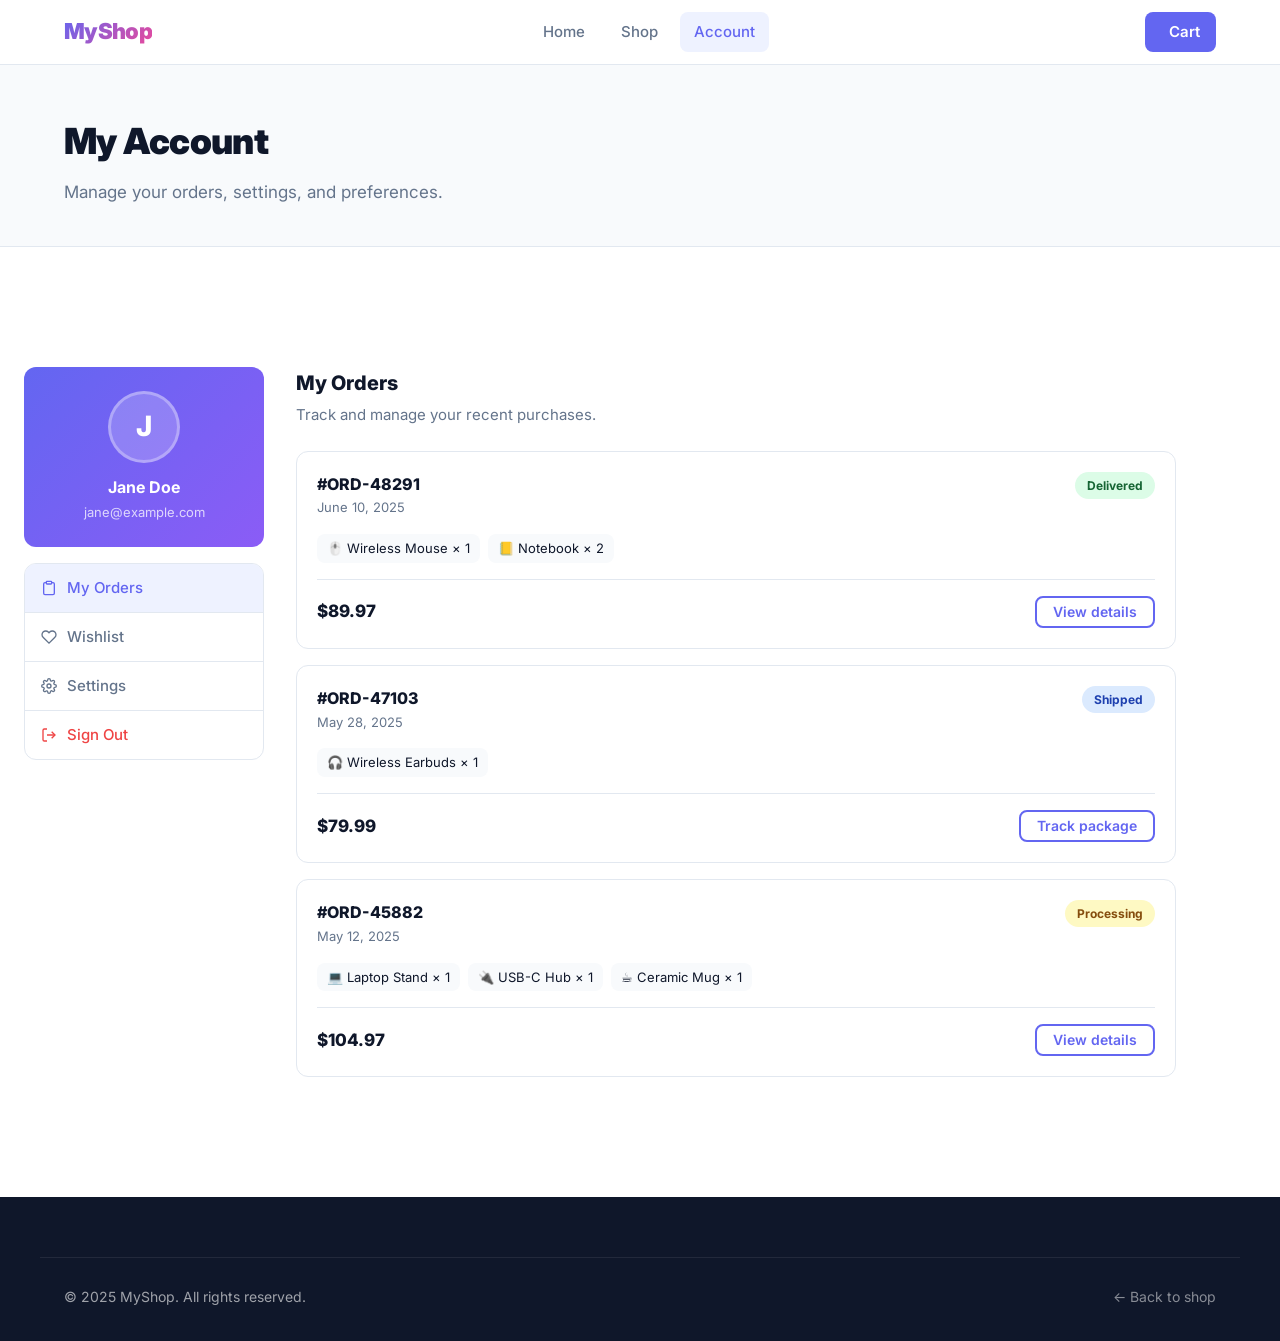
==== static-shop/account.html @ db68fe15 "Add files via upload" ====
<!DOCTYPE html>
<html lang="en">
<head>
  <meta charset="UTF-8">
  <meta name="viewport" content="width=device-width, initial-scale=1.0">
  <title>Account — MyShop</title>
  <link rel="stylesheet" href="assets/css/style.css">
</head>
<body data-page="account">

<header class="site-header">
  <div class="container header-inner">
    <a href="index.html" class="logo">MyShop</a>
    <nav class="nav">
      <a href="index.html" class="nav-link">Home</a>
      <a href="shop.html" class="nav-link">Shop</a>
      <a href="account.html" class="nav-link active">Account</a>
    </nav>
    <div class="header-actions">
      <a href="cart.html" class="cart-btn">
        <svg viewBox="0 0 24 24" fill="none" stroke="currentColor" stroke-width="2"><path d="M6 2 3 6v14a2 2 0 002 2h14a2 2 0 002-2V6l-3-4z"/><line x1="3" y1="6" x2="21" y2="6"/><path d="M16 10a4 4 0 01-8 0"/></svg>
        Cart <span class="cart-count hidden">0</span>
      </a>
      <button class="hamburger" id="hamburger"><span></span><span></span><span></span></button>
    </div>
  </div>
  <nav class="mobile-nav" id="mobile-nav">
    <a href="index.html" class="nav-link">Home</a>
    <a href="shop.html" class="nav-link">Shop</a>
    <a href="account.html" class="nav-link">Account</a>
    <a href="cart.html" class="nav-link">Cart</a>
  </nav>
</header>

<div class="page-hero">
  <div class="container">
    <h1>My Account</h1>
    <p>Manage your orders, settings, and preferences.</p>
  </div>
</div>

<section>
  <div class="container account-layout">

    <!-- Sidebar -->
    <aside>
      <div class="account-card">
        <div class="account-avatar">J</div>
        <p class="account-name">Jane Doe</p>
        <p class="account-email">jane@example.com</p>
      </div>
      <div class="account-menu">
        <div class="account-menu-item active" data-panel="orders">
          <svg viewBox="0 0 24 24" fill="none" stroke="currentColor" stroke-width="2"><path d="M16 4h2a2 2 0 012 2v14a2 2 0 01-2 2H6a2 2 0 01-2-2V6a2 2 0 012-2h2"/><rect x="8" y="2" width="8" height="4" rx="1"/></svg>
          My Orders
        </div>
        <div class="account-menu-item" data-panel="wishlist">
          <svg viewBox="0 0 24 24" fill="none" stroke="currentColor" stroke-width="2"><path d="M20.84 4.61a5.5 5.5 0 00-7.78 0L12 5.67l-1.06-1.06a5.5 5.5 0 00-7.78 7.78l1.06 1.06L12 21.23l7.78-7.78 1.06-1.06a5.5 5.5 0 000-7.78z"/></svg>
          Wishlist
        </div>
        <div class="account-menu-item" data-panel="settings">
          <svg viewBox="0 0 24 24" fill="none" stroke="currentColor" stroke-width="2"><circle cx="12" cy="12" r="3"/><path d="M19.4 15a1.65 1.65 0 00.33 1.82l.06.06a2 2 0 010 2.83 2 2 0 01-2.83 0l-.06-.06a1.65 1.65 0 00-1.82-.33 1.65 1.65 0 00-1 1.51V21a2 2 0 01-4 0v-.09A1.65 1.65 0 009 19.4a1.65 1.65 0 00-1.82.33l-.06.06a2 2 0 01-2.83 0 2 2 0 010-2.83l.06-.06A1.65 1.65 0 004.68 15a1.65 1.65 0 00-1.51-1H3a2 2 0 010-4h.09A1.65 1.65 0 004.6 9a1.65 1.65 0 00-.33-1.82l-.06-.06a2 2 0 010-2.83 2 2 0 012.83 0l.06.06A1.65 1.65 0 009 4.68a1.65 1.65 0 001-1.51V3a2 2 0 014 0v.09a1.65 1.65 0 001 1.51 1.65 1.65 0 001.82-.33l.06-.06a2 2 0 012.83 0 2 2 0 010 2.83l-.06.06A1.65 1.65 0 0019.4 9a1.65 1.65 0 001.51 1H21a2 2 0 010 4h-.09a1.65 1.65 0 00-1.51 1z"/></svg>
          Settings
        </div>
        <div class="account-menu-item" data-panel="logout" style="color:#ef4444">
          <svg viewBox="0 0 24 24" fill="none" stroke="currentColor" stroke-width="2"><path d="M9 21H5a2 2 0 01-2-2V5a2 2 0 012-2h4"/><polyline points="16 17 21 12 16 7"/><line x1="21" y1="12" x2="9" y2="12"/></svg>
          Sign Out
        </div>
      </div>
    </aside>

    <!-- Main content -->
    <div class="account-content">

      <!-- Orders panel -->
      <div class="account-panel active" id="panel-orders">
        <div class="panel-header">
          <h2>My Orders</h2>
          <p>Track and manage your recent purchases.</p>
        </div>
        <div class="orders-list">
          <div class="order-card">
            <div class="order-card-header">
              <div>
                <p class="order-id">#ORD-48291</p>
                <p class="order-date text-muted" style="font-size:.8125rem">June 10, 2025</p>
              </div>
              <span class="order-status-badge status-delivered">Delivered</span>
            </div>
            <div class="order-items-preview">
              <div class="order-item-chip">🖱️ Wireless Mouse × 1</div>
              <div class="order-item-chip">📒 Notebook × 2</div>
            </div>
            <div class="order-card-footer">
              <span class="order-total">$89.97</span>
              <button class="btn btn-outline-dark btn-sm">View details</button>
            </div>
          </div>
          <div class="order-card">
            <div class="order-card-header">
              <div>
                <p class="order-id">#ORD-47103</p>
                <p class="order-date text-muted" style="font-size:.8125rem">May 28, 2025</p>
              </div>
              <span class="order-status-badge status-shipped">Shipped</span>
            </div>
            <div class="order-items-preview">
              <div class="order-item-chip">🎧 Wireless Earbuds × 1</div>
            </div>
            <div class="order-card-footer">
              <span class="order-total">$79.99</span>
              <button class="btn btn-outline-dark btn-sm">Track package</button>
            </div>
          </div>
          <div class="order-card">
            <div class="order-card-header">
              <div>
                <p class="order-id">#ORD-45882</p>
                <p class="order-date text-muted" style="font-size:.8125rem">May 12, 2025</p>
              </div>
              <span class="order-status-badge status-processing">Processing</span>
            </div>
            <div class="order-items-preview">
              <div class="order-item-chip">💻 Laptop Stand × 1</div>
              <div class="order-item-chip">🔌 USB-C Hub × 1</div>
              <div class="order-item-chip">☕ Ceramic Mug × 1</div>
            </div>
            <div class="order-card-footer">
              <span class="order-total">$104.97</span>
              <button class="btn btn-outline-dark btn-sm">View details</button>
            </div>
          </div>
        </div>
      </div>

      <!-- Wishlist panel -->
      <div class="account-panel" id="panel-wishlist">
        <div class="panel-header">
          <h2>My Wishlist</h2>
          <p>Items you've saved for later.</p>
        </div>
        <div class="products-grid">
          <div class="product-card">
            <div class="card-image" style="background:#6366f118">
              <div class="card-img-inner">⌨️</div>
            </div>
            <div class="card-body">
              <p class="card-category">Electronics</p>
              <p class="card-name"><a href="product.html?id=2">Mechanical Keyboard</a></p>
              <div class="card-price"><span class="price-current">$89.99</span></div>
              <div class="card-actions mt-8">
                <button class="btn btn-primary btn-sm btn-block" onclick="addToCart(2)">Add to cart</button>
              </div>
            </div>
          </div>
          <div class="product-card">
            <div class="card-image" style="background:#16a34a18">
              <div class="card-img-inner">🌿</div>
            </div>
            <div class="card-body">
              <p class="card-category">Home</p>
              <p class="card-name"><a href="product.html?id=10">Self-Watering Plant Pot</a></p>
              <div class="card-price"><span class="price-current">$16.99</span></div>
              <div class="card-actions mt-8">
                <button class="btn btn-primary btn-sm btn-block" onclick="addToCart(10)">Add to cart</button>
              </div>
            </div>
          </div>
        </div>
      </div>

      <!-- Settings panel -->
      <div class="account-panel" id="panel-settings">
        <div class="panel-header">
          <h2>Account Settings</h2>
          <p>Update your profile and preferences.</p>
        </div>
        <div class="form-card">
          <h3>Personal Information</h3>
          <div class="form-grid">
            <div class="form-group">
              <label>First name</label>
              <input type="text" value="Jane">
            </div>
            <div class="form-group">
              <label>Last name</label>
              <input type="text" value="Doe">
            </div>
            <div class="form-group form-full">
              <label>Email address</label>
              <input type="email" value="jane@example.com">
            </div>
            <div class="form-group form-full">
              <label>Phone number</label>
              <input type="tel" placeholder="+1 (555) 000-0000">
            </div>
          </div>
          <button class="btn btn-primary">Save changes</button>
        </div>
        <div class="form-card mt-16">
          <h3>Change Password</h3>
          <div class="form-group">
            <label>Current password</label>
            <input type="password" placeholder="••••••••">
          </div>
          <div class="form-group">
            <label>New password</label>
            <input type="password" placeholder="••••••••">
          </div>
          <div class="form-group">
            <label>Confirm new password</label>
            <input type="password" placeholder="••••••••">
          </div>
          <button class="btn btn-outline-dark">Update password</button>
        </div>
      </div>

      <!-- Logout panel -->
      <div class="account-panel" id="panel-logout">
        <div class="panel-header">
          <h2>Sign Out</h2>
          <p>Are you sure you want to sign out of your account?</p>
        </div>
        <div class="form-card" style="max-width:400px">
          <p style="color:var(--text-muted);margin-bottom:20px">You will need to log in again to access your orders and saved items.</p>
          <div style="display:flex;gap:12px">
            <a href="index.html" class="btn btn-danger">Yes, sign out</a>
            <button class="btn btn-ghost" onclick="document.querySelector('[data-panel=orders]').click()">Cancel</button>
          </div>
        </div>
      </div>

    </div>
  </div>
</section>

<footer class="site-footer">
  <div class="container footer-bottom">
    <p>&copy; 2025 MyShop. All rights reserved.</p>
    <p><a href="shop.html" style="color:rgba(255,255,255,.5)">← Back to shop</a></p>
  </div>
</footer>

<script src="assets/js/main.js"></script>
</body>
</html>
---- static-shop/assets/css/style.css ----
/* ── Google Fonts ────────────────────────────────────────────────────────────── */
@import url('https://fonts.googleapis.com/css2?family=Inter:wght@300;400;500;600;700;800;900&display=swap');

/* ── Variables ───────────────────────────────────────────────────────────────── */
:root {
  --primary:      #6366f1;
  --primary-dark: #4f46e5;
  --primary-light:#eef2ff;
  --accent:       #ec4899;
  --text:         #0f172a;
  --text-muted:   #64748b;
  --bg:           #ffffff;
  --bg-light:     #f8fafc;
  --border:       #e2e8f0;
  --shadow-sm:    0 1px 3px rgba(0,0,0,.06), 0 1px 2px rgba(0,0,0,.04);
  --shadow:       0 4px 16px rgba(0,0,0,.08);
  --shadow-lg:    0 20px 40px rgba(0,0,0,.12);
  --radius:       12px;
  --radius-sm:    8px;
  --radius-lg:    20px;
  --transition:   .2s cubic-bezier(.4,0,.2,1);
}

/* ── Reset ───────────────────────────────────────────────────────────────────── */
*, *::before, *::after { box-sizing: border-box; margin: 0; padding: 0; }
html { scroll-behavior: smooth; }
body { font-family: 'Inter', system-ui, sans-serif; color: var(--text); background: var(--bg); line-height: 1.6; -webkit-font-smoothing: antialiased; }
img  { max-width: 100%; display: block; }
a    { color: var(--primary); text-decoration: none; }
a:hover { text-decoration: underline; }
button { cursor: pointer; font-family: inherit; border: none; background: none; }
ul, ol { list-style: none; }

/* ── Container ───────────────────────────────────────────────────────────────── */
.container { max-width: 1200px; margin: 0 auto; padding: 0 24px; }

/* ═══════════════════════════════════════════════════════════════════════════════
   HEADER
═══════════════════════════════════════════════════════════════════════════════ */
.site-header {
  position: sticky;
  top: 0;
  z-index: 100;
  background: rgba(255,255,255,.9);
  backdrop-filter: blur(12px);
  border-bottom: 1px solid var(--border);
  transition: box-shadow var(--transition);
}
.site-header.scrolled { box-shadow: var(--shadow); }

.header-inner {
  display: flex;
  align-items: center;
  justify-content: space-between;
  height: 64px;
  gap: 24px;
}

.logo {
  font-size: 1.375rem;
  font-weight: 900;
  letter-spacing: -.03em;
  background: linear-gradient(135deg, var(--primary), var(--accent));
  -webkit-background-clip: text;
  -webkit-text-fill-color: transparent;
  background-clip: text;
  flex-shrink: 0;
}
.logo:hover { text-decoration: none; opacity: .85; }

.nav { display: flex; align-items: center; gap: 8px; }
.nav-link {
  padding: 8px 14px;
  border-radius: var(--radius-sm);
  font-size: .9375rem;
  font-weight: 500;
  color: var(--text-muted);
  transition: color var(--transition), background var(--transition);
}
.nav-link:hover, .nav-link.active {
  color: var(--primary);
  background: var(--primary-light);
  text-decoration: none;
}

.header-actions { display: flex; align-items: center; gap: 8px; flex-shrink: 0; }

.icon-btn {
  width: 40px; height: 40px;
  border-radius: var(--radius-sm);
  display: flex; align-items: center; justify-content: center;
  color: var(--text-muted);
  transition: all var(--transition);
  position: relative;
}
.icon-btn:hover { background: var(--bg-light); color: var(--text); }
.icon-btn svg { width: 20px; height: 20px; }

.cart-btn {
  background: var(--primary);
  color: #fff;
  border-radius: var(--radius-sm);
  padding: 0 16px;
  height: 40px;
  display: flex; align-items: center; gap: 8px;
  font-weight: 600;
  font-size: .9375rem;
  transition: all var(--transition);
}
.cart-btn:hover { background: var(--primary-dark); color: #fff; text-decoration: none; transform: translateY(-1px); box-shadow: 0 4px 12px rgba(99,102,241,.4); }

.cart-count {
  background: var(--accent);
  color: #fff;
  font-size: 11px;
  font-weight: 800;
  min-width: 18px; height: 18px;
  border-radius: 999px;
  display: inline-flex; align-items: center; justify-content: center;
  padding: 0 4px;
  transition: transform .3s cubic-bezier(.34,1.56,.64,1);
}
.cart-count.bump { animation: bump .3s cubic-bezier(.34,1.56,.64,1); }
@keyframes bump { 0%,100%{transform:scale(1)} 50%{transform:scale(1.4)} }

.hamburger { display: none; flex-direction: column; gap: 5px; padding: 8px; }
.hamburger span { display: block; width: 22px; height: 2px; background: var(--text); border-radius: 2px; transition: all .25s; }

/* Mobile nav */
.mobile-nav {
  display: none;
  flex-direction: column;
  gap: 4px;
  padding: 12px 24px 16px;
  border-top: 1px solid var(--border);
}
.mobile-nav.open { display: flex; }
.mobile-nav .nav-link { padding: 10px 12px; }

/* ═══════════════════════════════════════════════════════════════════════════════
   HERO
═══════════════════════════════════════════════════════════════════════════════ */
.hero {
  position: relative;
  overflow: hidden;
  background: linear-gradient(135deg, #0f172a 0%, #1e1b4b 50%, #312e81 100%);
  padding: 96px 0 80px;
  color: #fff;
}

.hero::before {
  content: '';
  position: absolute; inset: 0;
  background:
    radial-gradient(ellipse 60% 50% at 70% 50%, rgba(99,102,241,.35) 0%, transparent 70%),
    radial-gradient(ellipse 40% 60% at 10% 80%, rgba(236,72,153,.25) 0%, transparent 60%);
}

.hero-grid { display: grid; grid-template-columns: 1fr 1fr; gap: 64px; align-items: center; position: relative; }

.hero-eyebrow {
  display: inline-flex; align-items: center; gap: 8px;
  background: rgba(255,255,255,.1);
  border: 1px solid rgba(255,255,255,.15);
  color: rgba(255,255,255,.85);
  font-size: .8125rem;
  font-weight: 600;
  letter-spacing: .05em;
  text-transform: uppercase;
  padding: 6px 14px;
  border-radius: 999px;
  margin-bottom: 20px;
}
.hero-eyebrow span { width: 6px; height: 6px; background: #4ade80; border-radius: 50%; }

.hero h1 {
  font-size: clamp(2rem, 5vw, 3.25rem);
  font-weight: 900;
  line-height: 1.1;
  letter-spacing: -.03em;
  margin-bottom: 20px;
}
.hero h1 em { font-style: normal; background: linear-gradient(90deg,#a5b4fc,#f9a8d4); -webkit-background-clip: text; -webkit-text-fill-color: transparent; background-clip: text; }

.hero-sub { font-size: 1.0625rem; color: rgba(255,255,255,.7); line-height: 1.7; margin-bottom: 32px; max-width: 480px; }

.hero-actions { display: flex; gap: 12px; flex-wrap: wrap; }

.hero-stats {
  display: flex; gap: 32px; margin-top: 48px;
  padding-top: 32px;
  border-top: 1px solid rgba(255,255,255,.1);
}
.hero-stat .num { font-size: 1.5rem; font-weight: 800; color: #fff; line-height: 1; }
.hero-stat .lbl { font-size: .8125rem; color: rgba(255,255,255,.5); margin-top: 2px; }

/* Floating cards in hero */
.hero-visual { position: relative; height: 360px; }
.hero-card {
  position: absolute;
  background: rgba(255,255,255,.07);
  border: 1px solid rgba(255,255,255,.12);
  backdrop-filter: blur(16px);
  border-radius: var(--radius);
  padding: 16px;
  animation: float 4s ease-in-out infinite;
}
.hero-card:nth-child(1) { top: 0; right: 0; width: 180px; animation-delay: 0s; }
.hero-card:nth-child(2) { top: 120px; right: 120px; width: 160px; animation-delay: .8s; }
.hero-card:nth-child(3) { bottom: 0; right: 40px; width: 190px; animation-delay: 1.6s; }
@keyframes float { 0%,100%{transform:translateY(0)} 50%{transform:translateY(-12px)} }

.hero-card .card-emoji { font-size: 2rem; margin-bottom: 8px; }
.hero-card .card-label { font-size: .75rem; color: rgba(255,255,255,.6); margin-bottom: 2px; }
.hero-card .card-value { font-size: .9375rem; font-weight: 700; color: #fff; }
.hero-card .card-price { font-size: .8125rem; color: #a5b4fc; }

/* ═══════════════════════════════════════════════════════════════════════════════
   BUTTONS
═══════════════════════════════════════════════════════════════════════════════ */
.btn {
  display: inline-flex; align-items: center; justify-content: center; gap: 8px;
  padding: 11px 24px;
  border-radius: var(--radius-sm);
  font-size: .9375rem;
  font-weight: 600;
  border: none;
  cursor: pointer;
  transition: all var(--transition);
  line-height: 1;
  white-space: nowrap;
}
.btn:hover { text-decoration: none; }
.btn svg { width: 16px; height: 16px; }

.btn-primary { background: var(--primary); color: #fff; }
.btn-primary:hover { background: var(--primary-dark); color: #fff; transform: translateY(-1px); box-shadow: 0 4px 14px rgba(99,102,241,.4); }

.btn-white { background: #fff; color: var(--primary); }
.btn-white:hover { background: #f0f0ff; color: var(--primary); transform: translateY(-1px); }

.btn-outline { background: transparent; color: #fff; border: 2px solid rgba(255,255,255,.4); }
.btn-outline:hover { background: rgba(255,255,255,.1); color: #fff; border-color: rgba(255,255,255,.7); }

.btn-outline-dark { background: transparent; color: var(--primary); border: 2px solid var(--primary); }
.btn-outline-dark:hover { background: var(--primary-light); }

.btn-danger { background: #ef4444; color: #fff; }
.btn-danger:hover { background: #dc2626; }

.btn-ghost { color: var(--text-muted); }
.btn-ghost:hover { background: var(--bg-light); color: var(--text); }

.btn-sm { padding: 7px 16px; font-size: .875rem; }
.btn-lg { padding: 14px 32px; font-size: 1.0625rem; }
.btn-block { width: 100%; }

/* ═══════════════════════════════════════════════════════════════════════════════
   SECTION HEADERS
═══════════════════════════════════════════════════════════════════════════════ */
section { padding: 80px 0; }
.section-alt { background: var(--bg-light); }

.section-header { text-align: center; margin-bottom: 48px; }
.section-label {
  display: inline-block;
  color: var(--primary);
  font-size: .8125rem;
  font-weight: 700;
  letter-spacing: .08em;
  text-transform: uppercase;
  margin-bottom: 10px;
}
.section-header h2 { font-size: clamp(1.5rem, 3vw, 2rem); font-weight: 800; letter-spacing: -.02em; margin-bottom: 12px; }
.section-header p { color: var(--text-muted); font-size: 1.0625rem; max-width: 540px; margin: 0 auto; }

/* ═══════════════════════════════════════════════════════════════════════════════
   PRODUCT CARDS
═══════════════════════════════════════════════════════════════════════════════ */
.products-grid {
  display: grid;
  grid-template-columns: repeat(auto-fill, minmax(240px, 1fr));
  gap: 24px;
}

.product-card {
  background: #fff;
  border: 1px solid var(--border);
  border-radius: var(--radius);
  overflow: hidden;
  transition: all var(--transition);
  cursor: pointer;
  position: relative;
}
.product-card:hover {
  border-color: var(--primary);
  box-shadow: var(--shadow-lg);
  transform: translateY(-4px);
}

.card-image {
  position: relative;
  overflow: hidden;
  aspect-ratio: 1;
}
.card-img-inner {
  width: 100%; height: 100%;
  display: flex; align-items: center; justify-content: center;
  font-size: 4rem;
  transition: transform var(--transition);
}
.product-card:hover .card-img-inner { transform: scale(1.1); }

.card-badge {
  position: absolute;
  top: 12px; left: 12px;
  padding: 4px 10px;
  border-radius: 999px;
  font-size: .6875rem;
  font-weight: 800;
  letter-spacing: .04em;
  text-transform: uppercase;
  z-index: 1;
}
.badge-sale     { background: #fef2f2; color: #dc2626; border: 1px solid #fecaca; }
.badge-new      { background: #f0fdf4; color: #16a34a; border: 1px solid #bbf7d0; }
.badge-hot      { background: #fff7ed; color: #ea580c; border: 1px solid #fed7aa; }
.badge-popular  { background: #fdf4ff; color: #9333ea; border: 1px solid #e9d5ff; }
.badge-best     { background: var(--primary-light); color: var(--primary); border: 1px solid #c7d2fe; }

.quick-add-overlay {
  position: absolute;
  bottom: 0; left: 0; right: 0;
  background: linear-gradient(to top, rgba(99,102,241,.95), transparent);
  padding: 16px;
  transform: translateY(100%);
  transition: transform var(--transition);
  display: flex; gap: 8px;
}
.product-card:hover .quick-add-overlay { transform: translateY(0); }

.card-body { padding: 16px; }
.card-category { font-size: .75rem; color: var(--text-muted); text-transform: uppercase; letter-spacing: .06em; font-weight: 600; margin-bottom: 4px; }
.card-name { font-weight: 700; font-size: 1rem; margin-bottom: 8px; line-height: 1.3; }
.card-name a { color: var(--text); }
.card-name a:hover { color: var(--primary); text-decoration: none; }

.card-rating { display: flex; align-items: center; gap: 6px; margin-bottom: 10px; }
.stars { color: #fbbf24; font-size: .8125rem; letter-spacing: 1px; }
.rating-count { font-size: .75rem; color: var(--text-muted); }

.card-price { display: flex; align-items: center; gap: 8px; }
.price-current { font-size: 1.125rem; font-weight: 800; color: var(--text); }
.price-original { font-size: .875rem; color: var(--text-muted); text-decoration: line-through; }
.price-discount { font-size: .75rem; font-weight: 700; color: #16a34a; }

/* ═══════════════════════════════════════════════════════════════════════════════
   FILTERS
═══════════════════════════════════════════════════════════════════════════════ */
.filters-bar {
  display: flex; align-items: center; gap: 10px;
  flex-wrap: wrap;
  margin-bottom: 32px;
}
.filters-bar .label { font-size: .875rem; font-weight: 600; color: var(--text-muted); margin-right: 4px; }
.filter-chip {
  padding: 6px 16px;
  border: 2px solid var(--border);
  border-radius: 999px;
  font-size: .875rem;
  font-weight: 500;
  color: var(--text-muted);
  background: #fff;
  cursor: pointer;
  transition: all var(--transition);
}
.filter-chip:hover { border-color: var(--primary); color: var(--primary); }
.filter-chip.active { border-color: var(--primary); background: var(--primary); color: #fff; }

.shop-toolbar {
  display: flex; align-items: center; justify-content: space-between; gap: 16px;
  margin-bottom: 24px; flex-wrap: wrap;
}
.results-count { font-size: .9375rem; color: var(--text-muted); }
.results-count strong { color: var(--text); font-weight: 700; }

.search-bar {
  display: flex; align-items: center; gap: 8px;
  background: var(--bg-light);
  border: 1px solid var(--border);
  border-radius: var(--radius-sm);
  padding: 8px 14px;
  flex: 1; max-width: 320px;
  transition: border-color var(--transition);
}
.search-bar:focus-within { border-color: var(--primary); }
.search-bar svg { width: 16px; height: 16px; color: var(--text-muted); flex-shrink: 0; }
.search-bar input { border: none; background: none; outline: none; font-size: .9375rem; color: var(--text); width: 100%; font-family: inherit; }

/* ═══════════════════════════════════════════════════════════════════════════════
   PRODUCT DETAIL PAGE
═══════════════════════════════════════════════════════════════════════════════ */
.product-layout { display: grid; grid-template-columns: 1fr 1fr; gap: 64px; align-items: start; margin: 40px 0; }
.product-gallery { position: sticky; top: 84px; }
.product-img-main {
  width: 100%; aspect-ratio: 1;
  border-radius: var(--radius);
  border: 1px solid var(--border);
  display: flex; align-items: center; justify-content: center;
  font-size: 7rem;
  transition: background var(--transition);
}

.product-info {}
.product-breadcrumb { display: flex; align-items: center; gap: 8px; font-size: .875rem; color: var(--text-muted); margin-bottom: 16px; }
.product-breadcrumb a { color: var(--text-muted); }
.product-breadcrumb a:hover { color: var(--primary); }
.product-breadcrumb span { color: var(--border); }

.product-title { font-size: clamp(1.5rem,3vw,2rem); font-weight: 900; letter-spacing: -.02em; margin-bottom: 12px; }
.product-rating-row { display: flex; align-items: center; gap: 12px; margin-bottom: 16px; }
.product-price-row { display: flex; align-items: baseline; gap: 12px; margin-bottom: 20px; }
.product-price-current { font-size: 2rem; font-weight: 900; color: var(--text); }
.product-price-original { font-size: 1.125rem; color: var(--text-muted); text-decoration: line-through; }
.product-save-badge { background: #dcfce7; color: #166534; font-size: .8125rem; font-weight: 700; padding: 3px 10px; border-radius: 999px; }

.product-desc { color: var(--text-muted); line-height: 1.8; margin-bottom: 24px; }

.product-features { margin-bottom: 24px; }
.product-features h4 { font-size: .875rem; font-weight: 700; margin-bottom: 10px; }
.feature-list { display: grid; grid-template-columns: 1fr 1fr; gap: 8px; }
.feature-item { display: flex; align-items: center; gap: 8px; font-size: .875rem; color: var(--text-muted); }
.feature-item::before { content: '✓'; color: #16a34a; font-weight: 700; flex-shrink: 0; }

.qty-row { display: flex; align-items: center; gap: 12px; margin-bottom: 16px; }
.qty-label { font-size: .875rem; font-weight: 600; }
.qty-control { display: flex; align-items: center; border: 1px solid var(--border); border-radius: var(--radius-sm); overflow: hidden; }
.qty-btn { width: 36px; height: 36px; display: flex; align-items: center; justify-content: center; background: var(--bg-light); font-size: 1rem; font-weight: 700; color: var(--text-muted); transition: all var(--transition); cursor: pointer; border: none; }
.qty-btn:hover { background: var(--primary-light); color: var(--primary); }
.qty-val { width: 44px; text-align: center; font-weight: 700; font-size: .9375rem; border: none; background: #fff; outline: none; }

.add-to-cart-row { display: flex; gap: 12px; margin-bottom: 24px; }

.product-meta { border-top: 1px solid var(--border); padding-top: 20px; }
.meta-row { display: flex; gap: 8px; font-size: .875rem; margin-bottom: 8px; }
.meta-row .meta-key { color: var(--text-muted); min-width: 80px; }
.meta-row .meta-val { font-weight: 600; }

/* ═══════════════════════════════════════════════════════════════════════════════
   CART
═══════════════════════════════════════════════════════════════════════════════ */
.cart-layout { display: grid; grid-template-columns: 1fr 360px; gap: 32px; align-items: start; margin: 40px 0; }

.cart-items { display: flex; flex-direction: column; gap: 16px; }
.cart-item {
  display: grid; grid-template-columns: 80px 1fr auto;
  align-items: center; gap: 20px;
  background: #fff; border: 1px solid var(--border);
  border-radius: var(--radius); padding: 20px;
  transition: border-color var(--transition);
}
.cart-item:hover { border-color: var(--primary); }
.cart-item-img {
  width: 80px; height: 80px; border-radius: var(--radius-sm);
  display: flex; align-items: center; justify-content: center;
  font-size: 2.5rem;
  flex-shrink: 0;
}
.cart-item-info .item-name { font-weight: 700; margin-bottom: 4px; }
.cart-item-info .item-cat  { font-size: .8125rem; color: var(--text-muted); margin-bottom: 10px; }
.cart-item-info .item-price { font-size: .9375rem; font-weight: 800; color: var(--primary); }
.cart-item-actions { display: flex; flex-direction: column; align-items: flex-end; gap: 12px; }
.item-total { font-size: 1.125rem; font-weight: 800; }
.remove-btn { font-size: .8125rem; color: var(--text-muted); cursor: pointer; background: none; border: none; transition: color var(--transition); }
.remove-btn:hover { color: #ef4444; }

.cart-empty { text-align: center; padding: 80px 20px; }
.cart-empty .empty-icon { font-size: 4rem; margin-bottom: 16px; }
.cart-empty h2 { font-size: 1.25rem; font-weight: 700; margin-bottom: 8px; }
.cart-empty p { color: var(--text-muted); margin-bottom: 24px; }

.order-summary {
  background: #fff; border: 1px solid var(--border);
  border-radius: var(--radius); padding: 24px;
  position: sticky; top: 84px;
}
.order-summary h2 { font-size: 1.0625rem; font-weight: 700; margin-bottom: 20px; }
.summary-line { display: flex; justify-content: space-between; align-items: center; padding: 8px 0; font-size: .9375rem; }
.summary-line.total { border-top: 1px solid var(--border); margin-top: 8px; padding-top: 16px; font-size: 1.125rem; font-weight: 800; }
.summary-divider { border: none; border-top: 1px solid var(--border); margin: 8px 0; }
.promo-row { display: flex; gap: 8px; margin: 16px 0; }
.promo-input { flex: 1; padding: 9px 12px; border: 1px solid var(--border); border-radius: var(--radius-sm); font-size: .875rem; outline: none; transition: border-color var(--transition); }
.promo-input:focus { border-color: var(--primary); }

/* ═══════════════════════════════════════════════════════════════════════════════
   CHECKOUT
═══════════════════════════════════════════════════════════════════════════════ */
.checkout-layout { display: grid; grid-template-columns: 1fr 380px; gap: 40px; align-items: start; margin: 40px 0; }
.checkout-form-area { }

.progress-steps { display: flex; align-items: center; gap: 0; margin-bottom: 40px; }
.step { display: flex; align-items: center; gap: 0; flex: 1; }
.step-circle {
  width: 32px; height: 32px; border-radius: 50%;
  display: flex; align-items: center; justify-content: center;
  font-size: .8125rem; font-weight: 700; flex-shrink: 0;
  border: 2px solid var(--border);
  color: var(--text-muted); background: #fff;
  transition: all var(--transition);
}
.step.active .step-circle { background: var(--primary); border-color: var(--primary); color: #fff; }
.step.done .step-circle  { background: #16a34a; border-color: #16a34a; color: #fff; }
.step-label { font-size: .75rem; font-weight: 600; margin-left: 8px; color: var(--text-muted); }
.step.active .step-label { color: var(--primary); }
.step-line { flex: 1; height: 2px; background: var(--border); margin: 0 8px; }

.form-card { background: #fff; border: 1px solid var(--border); border-radius: var(--radius); padding: 28px; margin-bottom: 16px; }
.form-card h3 { font-size: 1rem; font-weight: 700; margin-bottom: 20px; }
.form-grid { display: grid; grid-template-columns: 1fr 1fr; gap: 16px; }
.form-group { margin-bottom: 16px; }
.form-group label { display: block; font-size: .875rem; font-weight: 600; margin-bottom: 6px; }
.form-group input, .form-group select, .form-group textarea {
  display: block; width: 100%;
  padding: 10px 14px;
  border: 1px solid var(--border);
  border-radius: var(--radius-sm);
  font-size: .9375rem; font-family: inherit;
  outline: none; background: #fff; color: var(--text);
  transition: border-color var(--transition), box-shadow var(--transition);
}
.form-group input:focus, .form-group select:focus {
  border-color: var(--primary);
  box-shadow: 0 0 0 3px rgba(99,102,241,.12);
}
.form-full { grid-column: 1 / -1; }

.payment-methods { display: flex; flex-direction: column; gap: 12px; margin-bottom: 20px; }
.payment-option {
  display: flex; align-items: center; gap: 14px;
  padding: 14px 16px;
  border: 2px solid var(--border);
  border-radius: var(--radius-sm);
  cursor: pointer;
  transition: all var(--transition);
}
.payment-option.selected { border-color: var(--primary); background: var(--primary-light); }
.payment-option input[type="radio"] { accent-color: var(--primary); }
.payment-option .pay-label { font-weight: 600; font-size: .9375rem; }
.payment-option .pay-sub { font-size: .8125rem; color: var(--text-muted); }
.pay-emoji { font-size: 1.5rem; }

/* ═══════════════════════════════════════════════════════════════════════════════
   ACCOUNT PAGE
═══════════════════════════════════════════════════════════════════════════════ */
.account-layout { display: grid; grid-template-columns: 240px 1fr; gap: 32px; margin: 40px 0; }
.account-sidebar { }
.account-card {
  background: linear-gradient(135deg, var(--primary), #8b5cf6);
  color: #fff; border-radius: var(--radius); padding: 24px;
  text-align: center; margin-bottom: 16px;
}
.account-avatar {
  width: 72px; height: 72px; border-radius: 50%;
  background: rgba(255,255,255,.2);
  display: flex; align-items: center; justify-content: center;
  font-size: 1.75rem; font-weight: 800;
  margin: 0 auto 12px;
  border: 3px solid rgba(255,255,255,.3);
}
.account-name { font-weight: 700; margin-bottom: 2px; }
.account-email { font-size: .8125rem; opacity: .75; }

.account-menu { background: #fff; border: 1px solid var(--border); border-radius: var(--radius); overflow: hidden; }
.account-menu-item {
  display: flex; align-items: center; gap: 10px;
  padding: 12px 16px;
  border-bottom: 1px solid var(--border);
  font-size: .9375rem; font-weight: 500; color: var(--text-muted);
  cursor: pointer; transition: all var(--transition);
}
.account-menu-item:last-child { border-bottom: none; }
.account-menu-item:hover { background: var(--bg-light); color: var(--text); }
.account-menu-item.active { color: var(--primary); background: var(--primary-light); }
.account-menu-item svg { width: 16px; height: 16px; }

.account-content { }
.account-panel { display: none; }
.account-panel.active { display: block; }
.panel-header { margin-bottom: 24px; }
.panel-header h2 { font-size: 1.25rem; font-weight: 800; margin-bottom: 4px; }
.panel-header p { color: var(--text-muted); font-size: .9375rem; }

.orders-list { display: flex; flex-direction: column; gap: 16px; }
.order-card {
  background: #fff; border: 1px solid var(--border); border-radius: var(--radius);
  padding: 20px; transition: border-color var(--transition);
}
.order-card:hover { border-color: var(--primary); }
.order-card-header { display: flex; justify-content: space-between; align-items: start; margin-bottom: 16px; }
.order-id { font-weight: 800; font-size: 1rem; }
.order-date { font-size: .8125rem; color: var(--text-muted); }
.order-status-badge { padding: 4px 12px; border-radius: 999px; font-size: .75rem; font-weight: 700; }
.status-delivered { background: #dcfce7; color: #166534; }
.status-shipped   { background: #dbeafe; color: #1e40af; }
.status-processing{ background: #fef9c3; color: #854d0e; }
.order-items-preview { display: flex; gap: 8px; flex-wrap: wrap; }
.order-item-chip { display: flex; align-items: center; gap: 6px; background: var(--bg-light); border-radius: var(--radius-sm); padding: 4px 10px; font-size: .8125rem; }
.order-card-footer { display: flex; justify-content: space-between; align-items: center; margin-top: 16px; padding-top: 16px; border-top: 1px solid var(--border); }
.order-total { font-weight: 800; font-size: 1.0625rem; }

/* ═══════════════════════════════════════════════════════════════════════════════
   TOAST NOTIFICATION
═══════════════════════════════════════════════════════════════════════════════ */
.toast-container { position: fixed; bottom: 24px; right: 24px; z-index: 1000; display: flex; flex-direction: column; gap: 8px; }
.toast {
  display: flex; align-items: center; gap: 12px;
  background: #0f172a; color: #fff;
  padding: 14px 20px; border-radius: var(--radius);
  box-shadow: var(--shadow-lg);
  font-size: .9375rem; font-weight: 500;
  animation: slideInRight .3s cubic-bezier(.34,1.56,.64,1);
  max-width: 320px;
}
.toast.removing { animation: slideOutRight .25s ease forwards; }
.toast-icon { font-size: 1.25rem; flex-shrink: 0; }
.toast-success { border-left: 3px solid #4ade80; }
.toast-error   { border-left: 3px solid #f87171; }
@keyframes slideInRight  { from { transform: translateX(110%); opacity: 0; } to { transform: translateX(0); opacity: 1; } }
@keyframes slideOutRight { from { transform: translateX(0);    opacity: 1; } to { transform: translateX(110%); opacity: 0; } }

/* ═══════════════════════════════════════════════════════════════════════════════
   SCROLL REVEAL ANIMATIONS
═══════════════════════════════════════════════════════════════════════════════ */
.reveal {
  opacity: 0;
  transform: translateY(32px);
  transition: opacity .6s ease, transform .6s ease;
}
.reveal.visible { opacity: 1; transform: translateY(0); }
.reveal-delay-1 { transition-delay: .1s; }
.reveal-delay-2 { transition-delay: .2s; }
.reveal-delay-3 { transition-delay: .3s; }
.reveal-delay-4 { transition-delay: .4s; }

/* ═══════════════════════════════════════════════════════════════════════════════
   FEATURES STRIP (HOME)
═══════════════════════════════════════════════════════════════════════════════ */
.features-strip { border-top: 1px solid var(--border); border-bottom: 1px solid var(--border); padding: 28px 0; background: #fff; }
.features-grid { display: grid; grid-template-columns: repeat(4, 1fr); gap: 24px; }
.feature-item { display: flex; align-items: center; gap: 14px; }
.feature-icon { width: 44px; height: 44px; border-radius: var(--radius-sm); background: var(--primary-light); display: flex; align-items: center; justify-content: center; font-size: 1.25rem; flex-shrink: 0; }
.feature-text .ft { font-weight: 700; font-size: .9375rem; margin-bottom: 1px; }
.feature-text .fs { font-size: .8125rem; color: var(--text-muted); }

/* ═══════════════════════════════════════════════════════════════════════════════
   FOOTER
═══════════════════════════════════════════════════════════════════════════════ */
.site-footer { background: #0f172a; color: rgba(255,255,255,.6); padding: 60px 0 32px; }
.footer-grid { display: grid; grid-template-columns: 2fr 1fr 1fr 1fr; gap: 48px; margin-bottom: 48px; }
.footer-brand .logo-footer { font-size: 1.25rem; font-weight: 900; color: #fff; margin-bottom: 12px; }
.footer-brand p { font-size: .9375rem; line-height: 1.7; }
.footer-col h4 { color: #fff; font-size: .875rem; font-weight: 700; text-transform: uppercase; letter-spacing: .06em; margin-bottom: 16px; }
.footer-col a { display: block; font-size: .9375rem; color: rgba(255,255,255,.5); margin-bottom: 10px; transition: color var(--transition); }
.footer-col a:hover { color: #fff; text-decoration: none; }
.footer-bottom { border-top: 1px solid rgba(255,255,255,.08); padding-top: 28px; display: flex; justify-content: space-between; align-items: center; font-size: .875rem; }

/* ═══════════════════════════════════════════════════════════════════════════════
   PAGE TITLES
═══════════════════════════════════════════════════════════════════════════════ */
.page-hero { background: var(--bg-light); border-bottom: 1px solid var(--border); padding: 48px 0 40px; }
.page-hero h1 { font-size: clamp(1.5rem, 3vw, 2.25rem); font-weight: 900; letter-spacing: -.02em; margin-bottom: 8px; }
.page-hero p { color: var(--text-muted); font-size: 1.0625rem; }

/* ═══════════════════════════════════════════════════════════════════════════════
   UTILITIES
═══════════════════════════════════════════════════════════════════════════════ */
.text-muted { color: var(--text-muted); }
.text-center { text-align: center; }
.mt-8  { margin-top: 8px; }
.mt-16 { margin-top: 16px; }
.mt-24 { margin-top: 24px; }
.mt-32 { margin-top: 32px; }
.mb-8  { margin-bottom: 8px; }
.mb-16 { margin-bottom: 16px; }
.fw-700 { font-weight: 700; }
.hidden { display: none !important; }

/* ═══════════════════════════════════════════════════════════════════════════════
   RESPONSIVE
═══════════════════════════════════════════════════════════════════════════════ */
@media (max-width: 1024px) {
  .footer-grid { grid-template-columns: 1fr 1fr; gap: 32px; }
}

@media (max-width: 768px) {
  .nav { display: none; }
  .hamburger { display: flex; }
  .hero-grid { grid-template-columns: 1fr; }
  .hero-visual { display: none; }
  .hero { padding: 64px 0 48px; }
  .features-grid { grid-template-columns: 1fr 1fr; }
  .product-layout { grid-template-columns: 1fr; gap: 32px; }
  .product-gallery { position: static; }
  .cart-layout { grid-template-columns: 1fr; }
  .cart-item { grid-template-columns: 60px 1fr; }
  .cart-item-actions { grid-column: 1 / -1; flex-direction: row; justify-content: space-between; }
  .checkout-layout { grid-template-columns: 1fr; }
  .account-layout { grid-template-columns: 1fr; }
  .form-grid { grid-template-columns: 1fr; }
  .footer-grid { grid-template-columns: 1fr; gap: 24px; }
  .footer-bottom { flex-direction: column; gap: 8px; text-align: center; }
  .hero-stats { gap: 20px; }
  section { padding: 56px 0; }
}

@media (max-width: 480px) {
  .container { padding: 0 16px; }
  .features-grid { grid-template-columns: 1fr; }
  .progress-steps .step-label { display: none; }
  .products-grid { grid-template-columns: repeat(auto-fill, minmax(160px, 1fr)); gap: 14px; }
}
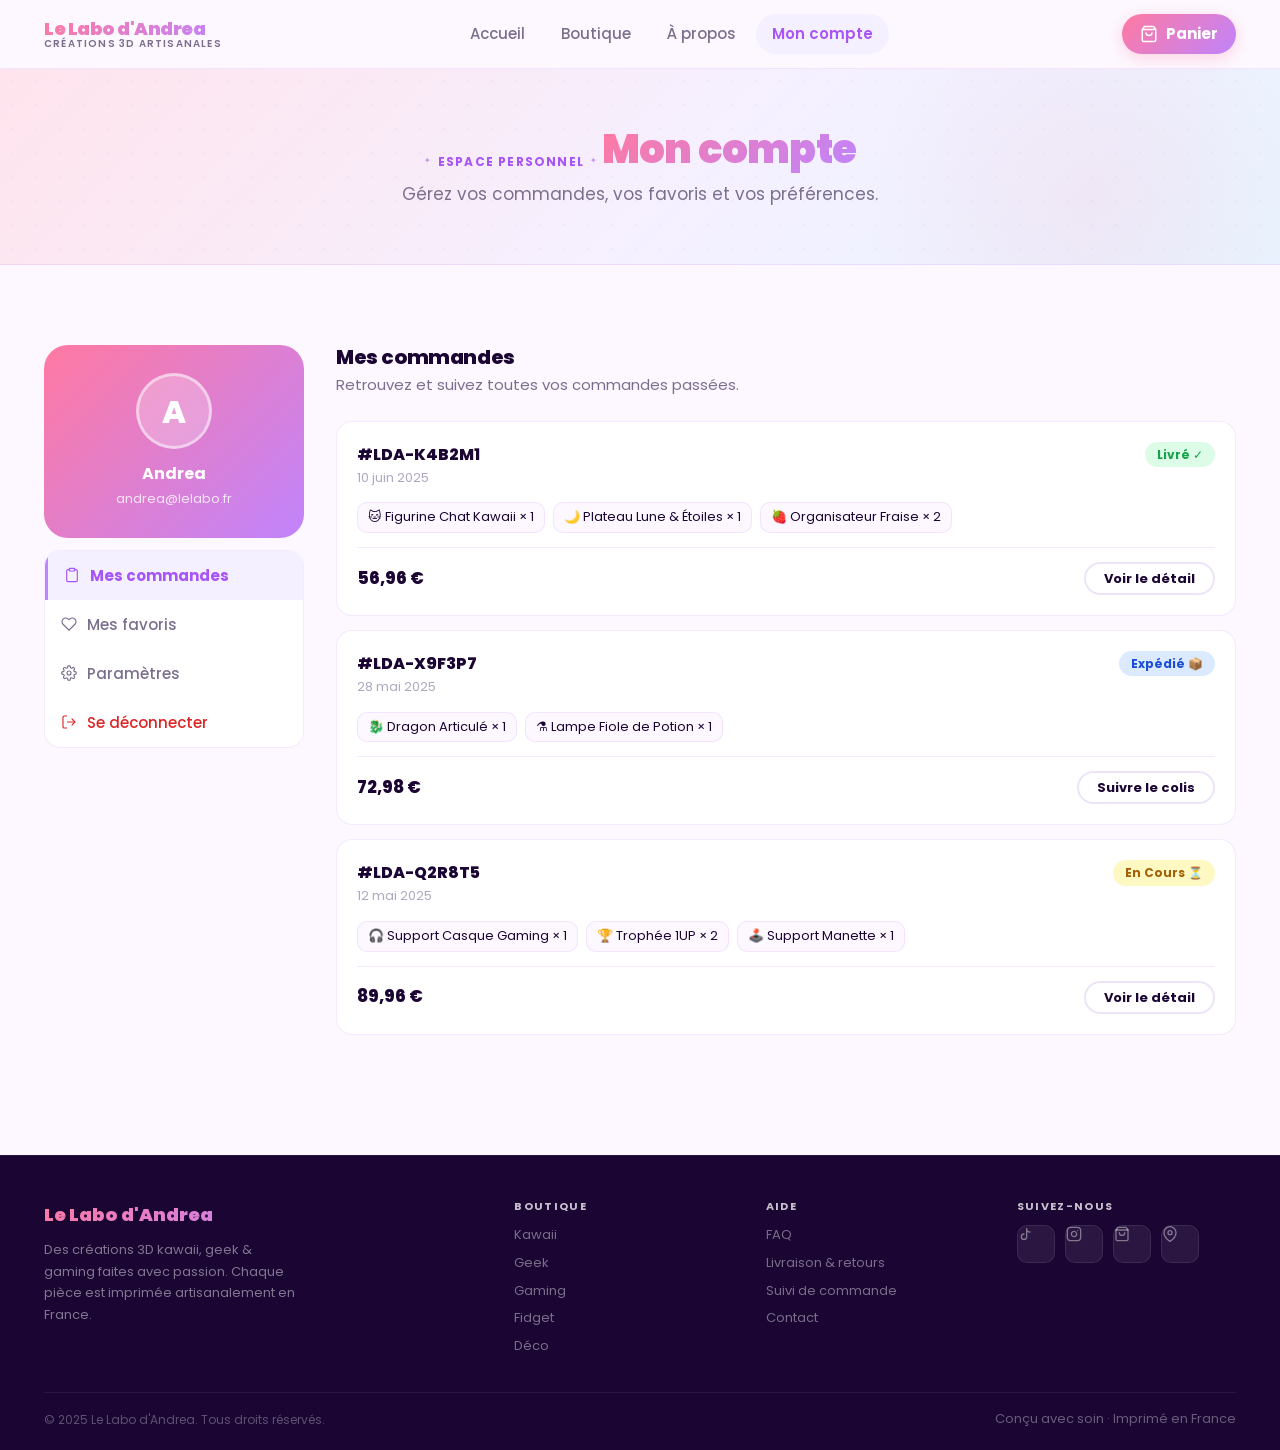
==== commit 5e5b631e: "Add files via upload" ====
--- a/static-shop/account.html
+++ b/static-shop/account.html
@@ -1,246 +1,294 @@
 <!DOCTYPE html>
-<html lang="en">
+<html lang="fr">
 <head>
   <meta charset="UTF-8">
   <meta name="viewport" content="width=device-width, initial-scale=1.0">
-  <title>Account — MyShop</title>
+  <title>Mon Compte — Le Labo d'Andrea</title>
   <link rel="stylesheet" href="assets/css/style.css">
 </head>
 <body data-page="account">
 
 <header class="site-header">
   <div class="container header-inner">
-    <a href="index.html" class="logo">MyShop</a>
+    <a href="index.html" class="logo">
+      <span class="logo-main">Le Labo d'Andrea</span>
+      <span class="logo-sub">Créations 3D artisanales</span>
+    </a>
     <nav class="nav">
-      <a href="index.html" class="nav-link">Home</a>
-      <a href="shop.html" class="nav-link">Shop</a>
-      <a href="account.html" class="nav-link active">Account</a>
+      <a href="index.html" class="nav-link">Accueil</a>
+      <a href="shop.html" class="nav-link">Boutique</a>
+      <a href="about.html" class="nav-link">À propos</a>
+      <a href="account.html" class="nav-link active">Mon compte</a>
     </nav>
     <div class="header-actions">
       <a href="cart.html" class="cart-btn">
-        <svg viewBox="0 0 24 24" fill="none" stroke="currentColor" stroke-width="2"><path d="M6 2 3 6v14a2 2 0 002 2h14a2 2 0 002-2V6l-3-4z"/><line x1="3" y1="6" x2="21" y2="6"/><path d="M16 10a4 4 0 01-8 0"/></svg>
-        Cart <span class="cart-count hidden">0</span>
+        <svg viewBox="0 0 24 24" fill="none" stroke="currentColor"><path d="M6 2 3 6v14a2 2 0 002 2h14a2 2 0 002-2V6l-3-4z"/><line x1="3" y1="6" x2="21" y2="6"/><path d="M16 10a4 4 0 01-8 0"/></svg>
+        Panier <span class="cart-count hidden">0</span>
       </a>
-      <button class="hamburger" id="hamburger"><span></span><span></span><span></span></button>
+      <button class="hamburger" id="hamburger" aria-label="Menu"><span></span><span></span><span></span></button>
     </div>
   </div>
   <nav class="mobile-nav" id="mobile-nav">
-    <a href="index.html" class="nav-link">Home</a>
-    <a href="shop.html" class="nav-link">Shop</a>
-    <a href="account.html" class="nav-link">Account</a>
-    <a href="cart.html" class="nav-link">Cart</a>
+    <a href="index.html" class="nav-link">Accueil</a>
+    <a href="shop.html" class="nav-link">Boutique</a>
+    <a href="about.html" class="nav-link">À propos</a>
+    <a href="account.html" class="nav-link active">Mon compte</a>
+    <a href="cart.html" class="nav-link">Panier</a>
   </nav>
 </header>
 
-<div class="page-hero">
+<!-- PAGE BANNER -->
+<div class="page-banner">
   <div class="container">
-    <h1>My Account</h1>
-    <p>Manage your orders, settings, and preferences.</p>
+    <span class="section-tag" style="margin-bottom:8px">Espace personnel</span>
+    <h1>Mon compte</h1>
+    <p>Gérez vos commandes, vos favoris et vos préférences.</p>
   </div>
 </div>
 
-<section>
-  <div class="container account-layout">
-
-    <!-- Sidebar -->
-    <aside>
-      <div class="account-card">
-        <div class="account-avatar">J</div>
-        <p class="account-name">Jane Doe</p>
-        <p class="account-email">jane@example.com</p>
-      </div>
-      <div class="account-menu">
-        <div class="account-menu-item active" data-panel="orders">
-          <svg viewBox="0 0 24 24" fill="none" stroke="currentColor" stroke-width="2"><path d="M16 4h2a2 2 0 012 2v14a2 2 0 01-2 2H6a2 2 0 01-2-2V6a2 2 0 012-2h2"/><rect x="8" y="2" width="8" height="4" rx="1"/></svg>
-          My Orders
-        </div>
-        <div class="account-menu-item" data-panel="wishlist">
-          <svg viewBox="0 0 24 24" fill="none" stroke="currentColor" stroke-width="2"><path d="M20.84 4.61a5.5 5.5 0 00-7.78 0L12 5.67l-1.06-1.06a5.5 5.5 0 00-7.78 7.78l1.06 1.06L12 21.23l7.78-7.78 1.06-1.06a5.5 5.5 0 000-7.78z"/></svg>
-          Wishlist
-        </div>
-        <div class="account-menu-item" data-panel="settings">
-          <svg viewBox="0 0 24 24" fill="none" stroke="currentColor" stroke-width="2"><circle cx="12" cy="12" r="3"/><path d="M19.4 15a1.65 1.65 0 00.33 1.82l.06.06a2 2 0 010 2.83 2 2 0 01-2.83 0l-.06-.06a1.65 1.65 0 00-1.82-.33 1.65 1.65 0 00-1 1.51V21a2 2 0 01-4 0v-.09A1.65 1.65 0 009 19.4a1.65 1.65 0 00-1.82.33l-.06.06a2 2 0 01-2.83 0 2 2 0 010-2.83l.06-.06A1.65 1.65 0 004.68 15a1.65 1.65 0 00-1.51-1H3a2 2 0 010-4h.09A1.65 1.65 0 004.6 9a1.65 1.65 0 00-.33-1.82l-.06-.06a2 2 0 010-2.83 2 2 0 012.83 0l.06.06A1.65 1.65 0 009 4.68a1.65 1.65 0 001-1.51V3a2 2 0 014 0v.09a1.65 1.65 0 001 1.51 1.65 1.65 0 001.82-.33l.06-.06a2 2 0 012.83 0 2 2 0 010 2.83l-.06.06A1.65 1.65 0 0019.4 9a1.65 1.65 0 001.51 1H21a2 2 0 010 4h-.09a1.65 1.65 0 00-1.51 1z"/></svg>
-          Settings
-        </div>
-        <div class="account-menu-item" data-panel="logout" style="color:#ef4444">
-          <svg viewBox="0 0 24 24" fill="none" stroke="currentColor" stroke-width="2"><path d="M9 21H5a2 2 0 01-2-2V5a2 2 0 012-2h4"/><polyline points="16 17 21 12 16 7"/><line x1="21" y1="12" x2="9" y2="12"/></svg>
-          Sign Out
-        </div>
-      </div>
-    </aside>
-
-    <!-- Main content -->
-    <div class="account-content">
-
-      <!-- Orders panel -->
-      <div class="account-panel active" id="panel-orders">
-        <div class="panel-header">
-          <h2>My Orders</h2>
-          <p>Track and manage your recent purchases.</p>
-        </div>
-        <div class="orders-list">
-          <div class="order-card">
-            <div class="order-card-header">
-              <div>
-                <p class="order-id">#ORD-48291</p>
-                <p class="order-date text-muted" style="font-size:.8125rem">June 10, 2025</p>
-              </div>
-              <span class="order-status-badge status-delivered">Delivered</span>
-            </div>
-            <div class="order-items-preview">
-              <div class="order-item-chip">🖱️ Wireless Mouse × 1</div>
-              <div class="order-item-chip">📒 Notebook × 2</div>
-            </div>
-            <div class="order-card-footer">
-              <span class="order-total">$89.97</span>
-              <button class="btn btn-outline-dark btn-sm">View details</button>
-            </div>
-          </div>
-          <div class="order-card">
-            <div class="order-card-header">
-              <div>
-                <p class="order-id">#ORD-47103</p>
-                <p class="order-date text-muted" style="font-size:.8125rem">May 28, 2025</p>
-              </div>
-              <span class="order-status-badge status-shipped">Shipped</span>
-            </div>
-            <div class="order-items-preview">
-              <div class="order-item-chip">🎧 Wireless Earbuds × 1</div>
-            </div>
-            <div class="order-card-footer">
-              <span class="order-total">$79.99</span>
-              <button class="btn btn-outline-dark btn-sm">Track package</button>
-            </div>
-          </div>
-          <div class="order-card">
-            <div class="order-card-header">
-              <div>
-                <p class="order-id">#ORD-45882</p>
-                <p class="order-date text-muted" style="font-size:.8125rem">May 12, 2025</p>
-              </div>
-              <span class="order-status-badge status-processing">Processing</span>
-            </div>
-            <div class="order-items-preview">
-              <div class="order-item-chip">💻 Laptop Stand × 1</div>
-              <div class="order-item-chip">🔌 USB-C Hub × 1</div>
-              <div class="order-item-chip">☕ Ceramic Mug × 1</div>
-            </div>
-            <div class="order-card-footer">
-              <span class="order-total">$104.97</span>
-              <button class="btn btn-outline-dark btn-sm">View details</button>
-            </div>
-          </div>
-        </div>
-      </div>
-
-      <!-- Wishlist panel -->
-      <div class="account-panel" id="panel-wishlist">
-        <div class="panel-header">
-          <h2>My Wishlist</h2>
-          <p>Items you've saved for later.</p>
-        </div>
-        <div class="products-grid">
-          <div class="product-card">
-            <div class="card-image" style="background:#6366f118">
-              <div class="card-img-inner">⌨️</div>
-            </div>
-            <div class="card-body">
-              <p class="card-category">Electronics</p>
-              <p class="card-name"><a href="product.html?id=2">Mechanical Keyboard</a></p>
-              <div class="card-price"><span class="price-current">$89.99</span></div>
-              <div class="card-actions mt-8">
-                <button class="btn btn-primary btn-sm btn-block" onclick="addToCart(2)">Add to cart</button>
-              </div>
-            </div>
-          </div>
-          <div class="product-card">
-            <div class="card-image" style="background:#16a34a18">
-              <div class="card-img-inner">🌿</div>
-            </div>
-            <div class="card-body">
-              <p class="card-category">Home</p>
-              <p class="card-name"><a href="product.html?id=10">Self-Watering Plant Pot</a></p>
-              <div class="card-price"><span class="price-current">$16.99</span></div>
-              <div class="card-actions mt-8">
-                <button class="btn btn-primary btn-sm btn-block" onclick="addToCart(10)">Add to cart</button>
-              </div>
-            </div>
-          </div>
-        </div>
-      </div>
-
-      <!-- Settings panel -->
-      <div class="account-panel" id="panel-settings">
-        <div class="panel-header">
-          <h2>Account Settings</h2>
-          <p>Update your profile and preferences.</p>
-        </div>
-        <div class="form-card">
-          <h3>Personal Information</h3>
-          <div class="form-grid">
+<section style="padding-top:40px;padding-bottom:80px">
+  <div class="container">
+    <div class="account-layout">
+
+      <!-- SIDEBAR -->
+      <aside>
+        <div class="profile-card">
+          <div class="profile-avatar">A</div>
+          <p class="profile-name">Andrea </p>
+          <p class="profile-email">andrea@lelabo.fr</p>
+        </div>
+        <nav class="account-nav">
+          <button class="account-nav-item active" data-panel="orders">
+            <svg viewBox="0 0 24 24" fill="none" stroke="currentColor"><path d="M16 4h2a2 2 0 012 2v14a2 2 0 01-2 2H6a2 2 0 01-2-2V6a2 2 0 012-2h2"/><rect x="8" y="2" width="8" height="4" rx="1"/></svg>
+            Mes commandes
+          </button>
+          <button class="account-nav-item" data-panel="wishlist">
+            <svg viewBox="0 0 24 24" fill="none" stroke="currentColor"><path d="M20.84 4.61a5.5 5.5 0 00-7.78 0L12 5.67l-1.06-1.06a5.5 5.5 0 00-7.78 7.78l1.06 1.06L12 21.23l7.78-7.78 1.06-1.06a5.5 5.5 0 000-7.78z"/></svg>
+            Mes favoris
+          </button>
+          <button class="account-nav-item" data-panel="settings">
+            <svg viewBox="0 0 24 24" fill="none" stroke="currentColor"><circle cx="12" cy="12" r="3"/><path d="M19.4 15a1.65 1.65 0 00.33 1.82l.06.06a2 2 0 010 2.83 2 2 0 01-2.83 0l-.06-.06a1.65 1.65 0 00-1.82-.33 1.65 1.65 0 00-1 1.51V21a2 2 0 01-4 0v-.09A1.65 1.65 0 009 19.4a1.65 1.65 0 00-1.82.33l-.06.06a2 2 0 01-2.83 0 2 2 0 010-2.83l.06-.06A1.65 1.65 0 004.68 15a1.65 1.65 0 00-1.51-1H3a2 2 0 010-4h.09A1.65 1.65 0 004.6 9a1.65 1.65 0 00-.33-1.82l-.06-.06a2 2 0 010-2.83 2 2 0 012.83 0l.06.06A1.65 1.65 0 009 4.68a1.65 1.65 0 001-1.51V3a2 2 0 014 0v.09a1.65 1.65 0 001 1.51 1.65 1.65 0 001.82-.33l.06-.06a2 2 0 012.83 0 2 2 0 010 2.83l-.06.06A1.65 1.65 0 0019.4 9a1.65 1.65 0 001.51 1H21a2 2 0 010 4h-.09a1.65 1.65 0 00-1.51 1z"/></svg>
+            Paramètres
+          </button>
+          <button class="account-nav-item danger" data-panel="logout">
+            <svg viewBox="0 0 24 24" fill="none" stroke="currentColor"><path d="M9 21H5a2 2 0 01-2-2V5a2 2 0 012-2h4"/><polyline points="16 17 21 12 16 7"/><line x1="21" y1="12" x2="9" y2="12"/></svg>
+            Se déconnecter
+          </button>
+        </nav>
+      </aside>
+
+      <!-- MAIN PANELS -->
+      <div>
+
+        <!-- Orders panel -->
+        <div class="account-panel active" id="panel-orders">
+          <div class="panel-head">
+            <h2>Mes commandes</h2>
+            <p>Retrouvez et suivez toutes vos commandes passées.</p>
+          </div>
+          <div class="orders-stack">
+            <div class="order-row">
+              <div class="order-row-top">
+                <div>
+                  <p class="order-id">#LDA-K4B2M1</p>
+                  <p class="order-date">10 juin 2025</p>
+                </div>
+                <span class="status-chip status-livré">Livré ✓</span>
+              </div>
+              <div class="order-items-chips">
+                <div class="order-item-chip">🐱 Figurine Chat Kawaii × 1</div>
+                <div class="order-item-chip">🌙 Plateau Lune & Étoiles × 1</div>
+                <div class="order-item-chip">🍓 Organisateur Fraise × 2</div>
+              </div>
+              <div class="order-row-bottom">
+                <span class="order-total-lbl">56,96 €</span>
+                <button class="btn btn-outline btn-sm">Voir le détail</button>
+              </div>
+            </div>
+            <div class="order-row">
+              <div class="order-row-top">
+                <div>
+                  <p class="order-id">#LDA-X9F3P7</p>
+                  <p class="order-date">28 mai 2025</p>
+                </div>
+                <span class="status-chip status-expédié">Expédié 📦</span>
+              </div>
+              <div class="order-items-chips">
+                <div class="order-item-chip">🐉 Dragon Articulé × 1</div>
+                <div class="order-item-chip">⚗️ Lampe Fiole de Potion × 1</div>
+              </div>
+              <div class="order-row-bottom">
+                <span class="order-total-lbl">72,98 €</span>
+                <button class="btn btn-outline btn-sm">Suivre le colis</button>
+              </div>
+            </div>
+            <div class="order-row">
+              <div class="order-row-top">
+                <div>
+                  <p class="order-id">#LDA-Q2R8T5</p>
+                  <p class="order-date">12 mai 2025</p>
+                </div>
+                <span class="status-chip status-en-cours">En cours ⏳</span>
+              </div>
+              <div class="order-items-chips">
+                <div class="order-item-chip">🎧 Support Casque Gaming × 1</div>
+                <div class="order-item-chip">🏆 Trophée 1UP × 2</div>
+                <div class="order-item-chip">🕹️ Support Manette × 1</div>
+              </div>
+              <div class="order-row-bottom">
+                <span class="order-total-lbl">89,96 €</span>
+                <button class="btn btn-outline btn-sm">Voir le détail</button>
+              </div>
+            </div>
+          </div>
+        </div>
+
+        <!-- Wishlist panel -->
+        <div class="account-panel" id="panel-wishlist">
+          <div class="panel-head">
+            <h2>Mes favoris </h2>
+            <p>Les créations que vous avez sauvegardées pour plus tard.</p>
+          </div>
+          <div class="products-grid">
+            <!-- Injected by JS from localStorage -->
+          </div>
+        </div>
+
+        <!-- Settings panel -->
+        <div class="account-panel" id="panel-settings">
+          <div class="panel-head">
+            <h2>Paramètres du compte</h2>
+            <p>Mettez à jour votre profil et vos préférences.</p>
+          </div>
+          <div class="settings-card">
+            <h3>Informations personnelles</h3>
+            <div class="form-grid">
+              <div class="form-group">
+                <label>Prénom</label>
+                <input type="text" value="Andrea">
+              </div>
+              <div class="form-group">
+                <label>Nom</label>
+                <input type="text" value="Dupont">
+              </div>
+              <div class="form-group form-full">
+                <label>Adresse e-mail</label>
+                <input type="email" value="andrea@lelabo.fr">
+              </div>
+              <div class="form-group form-full">
+                <label>Numéro de téléphone</label>
+                <input type="tel" placeholder="+33 6 00 00 00 00">
+              </div>
+            </div>
+            <button class="btn btn-primary">Enregistrer les modifications</button>
+          </div>
+          <div class="settings-card" style="margin-top:16px">
+            <h3>Adresse de livraison</h3>
+            <div class="form-grid">
+              <div class="form-group form-full">
+                <label>Adresse</label>
+                <input type="text" placeholder="12 rue des Créateurs">
+              </div>
+              <div class="form-group">
+                <label>Ville</label>
+                <input type="text" placeholder="Paris">
+              </div>
+              <div class="form-group">
+                <label>Code postal</label>
+                <input type="text" placeholder="75001">
+              </div>
+              <div class="form-group form-full">
+                <label>Pays</label>
+                <select>
+                  <option>France</option>
+                  <option>Belgique</option>
+                  <option>Suisse</option>
+                  <option>Luxembourg</option>
+                  <option>Canada</option>
+                </select>
+              </div>
+            </div>
+            <button class="btn btn-primary">Mettre à jour l'adresse</button>
+          </div>
+          <div class="settings-card" style="margin-top:16px">
+            <h3>Changer le mot de passe</h3>
             <div class="form-group">
-              <label>First name</label>
-              <input type="text" value="Jane">
+              <label>Mot de passe actuel</label>
+              <input type="password" placeholder="••••••••">
             </div>
             <div class="form-group">
-              <label>Last name</label>
-              <input type="text" value="Doe">
-            </div>
-            <div class="form-group form-full">
-              <label>Email address</label>
-              <input type="email" value="jane@example.com">
-            </div>
-            <div class="form-group form-full">
-              <label>Phone number</label>
-              <input type="tel" placeholder="+1 (555) 000-0000">
-            </div>
-          </div>
-          <button class="btn btn-primary">Save changes</button>
-        </div>
-        <div class="form-card mt-16">
-          <h3>Change Password</h3>
-          <div class="form-group">
-            <label>Current password</label>
-            <input type="password" placeholder="••••••••">
-          </div>
-          <div class="form-group">
-            <label>New password</label>
-            <input type="password" placeholder="••••••••">
-          </div>
-          <div class="form-group">
-            <label>Confirm new password</label>
-            <input type="password" placeholder="••••••••">
-          </div>
-          <button class="btn btn-outline-dark">Update password</button>
-        </div>
-      </div>
-
-      <!-- Logout panel -->
-      <div class="account-panel" id="panel-logout">
-        <div class="panel-header">
-          <h2>Sign Out</h2>
-          <p>Are you sure you want to sign out of your account?</p>
-        </div>
-        <div class="form-card" style="max-width:400px">
-          <p style="color:var(--text-muted);margin-bottom:20px">You will need to log in again to access your orders and saved items.</p>
-          <div style="display:flex;gap:12px">
-            <a href="index.html" class="btn btn-danger">Yes, sign out</a>
-            <button class="btn btn-ghost" onclick="document.querySelector('[data-panel=orders]').click()">Cancel</button>
-          </div>
-        </div>
-      </div>
-
+              <label>Nouveau mot de passe</label>
+              <input type="password" placeholder="••••••••">
+            </div>
+            <div class="form-group">
+              <label>Confirmer le nouveau mot de passe</label>
+              <input type="password" placeholder="••••••••">
+            </div>
+            <button class="btn btn-outline">Mettre à jour le mot de passe</button>
+          </div>
+        </div>
+
+        <!-- Logout panel -->
+        <div class="account-panel" id="panel-logout">
+          <div class="panel-head">
+            <h2>Se déconnecter</h2>
+            <p>Êtes-vous sûre de vouloir quitter votre espace ?</p>
+          </div>
+          <div class="settings-card" style="max-width:420px">
+            <p style="color:var(--text-muted);margin-bottom:24px;line-height:1.7">Vous devrez vous reconnecter pour accéder à vos commandes et vos créations sauvegardées.</p>
+            <div style="display:flex;gap:12px">
+              <a href="index.html" class="btn btn-danger">Oui, me déconnecter</a>
+              <button class="btn btn-outline" onclick="document.querySelector('[data-panel=orders]').click()">Annuler</button>
+            </div>
+          </div>
+        </div>
+
+      </div>
     </div>
   </div>
 </section>
 
+<!-- FOOTER -->
 <footer class="site-footer">
-  <div class="container footer-bottom">
-    <p>&copy; 2025 MyShop. All rights reserved.</p>
-    <p><a href="shop.html" style="color:rgba(255,255,255,.5)">← Back to shop</a></p>
+  <div class="container">
+    <div class="footer-grid">
+      <div class="footer-brand">
+        <p class="foot-logo">Le Labo d'Andrea</p>
+        <p>Des créations 3D kawaii, geek & gaming faites avec passion. Chaque pièce est imprimée artisanalement en France.</p>
+      </div>
+      <div class="foot-col">
+        <h4>Boutique</h4>
+        <a href="shop.html?cat=kawaii">Kawaii</a>
+        <a href="shop.html?cat=geek">Geek</a>
+        <a href="shop.html?cat=gaming">Gaming</a>
+        <a href="shop.html?cat=fidget">Fidget</a>
+        <a href="shop.html?cat=déco">Déco</a>
+      </div>
+      <div class="foot-col">
+        <h4>Aide</h4>
+        <a href="#">FAQ</a>
+        <a href="#">Livraison & retours</a>
+        <a href="#">Suivi de commande</a>
+        <a href="#">Contact</a>
+      </div>
+      <div class="foot-col">
+        <h4>Suivez-nous</h4>
+        <div class="footer-socials">
+          <a class="social-icon" href="#" title="TikTok" aria-label="TikTok"><svg viewBox="0 0 24 24" fill="none" stroke="currentColor" stroke-width="2" stroke-linecap="round" stroke-linejoin="round"><path d="M9 12a4 4 0 1 0 4 4V4a5 5 0 0 0 5 5"/></svg></a>
+          <a class="social-icon" href="#" title="Instagram" aria-label="Instagram"><svg viewBox="0 0 24 24" fill="none" stroke="currentColor" stroke-width="2" stroke-linecap="round" stroke-linejoin="round"><rect x="2" y="2" width="20" height="20" rx="5"/><path d="M16 11.37A4 4 0 1112.63 8 4 4 0 0116 11.37z"/><line x1="17.5" y1="6.5" x2="17.51" y2="6.5"/></svg></a>
+          <a class="social-icon" href="#" title="Etsy" aria-label="Etsy"><svg viewBox="0 0 24 24" fill="none" stroke="currentColor" stroke-width="2" stroke-linecap="round" stroke-linejoin="round"><path d="M6 2L3 6v14a2 2 0 002 2h14a2 2 0 002-2V6l-3-4z"/><line x1="3" y1="6" x2="21" y2="6"/><path d="M16 10a4 4 0 01-8 0"/></svg></a>
+          <a class="social-icon" href="#" title="Pinterest" aria-label="Pinterest"><svg viewBox="0 0 24 24" fill="none" stroke="currentColor" stroke-width="2" stroke-linecap="round" stroke-linejoin="round"><path d="M21 10c0 7-9 13-9 13s-9-6-9-13a9 9 0 0118 0z"/><circle cx="12" cy="10" r="3"/></svg></a>
+        </div>
+      </div>
+    </div>
+    <div class="footer-bottom">
+      <p>© 2025 Le Labo d'Andrea. Tous droits réservés.</p>
+      <p style="color:rgba(255,255,255,.35);font-size:.8125rem">Conçu avec soin · Imprimé en France</p>
+    </div>
   </div>
 </footer>
 
 <script src="assets/js/main.js"></script>
+<script src="assets/js/anim.js"></script>
 </body>
 </html>
--- a/static-shop/assets/css/style.css
+++ b/static-shop/assets/css/style.css
@@ -1,721 +1,1380 @@
-/* ── Google Fonts ────────────────────────────────────────────────────────────── */
-@import url('https://fonts.googleapis.com/css2?family=Inter:wght@300;400;500;600;700;800;900&display=swap');
-
-/* ── Variables ───────────────────────────────────────────────────────────────── */
+/* ── Google Fonts ─────────────────────────────────────────────────────────── */
+@import url('https://fonts.googleapis.com/css2?family=Poppins:wght@300;400;500;600;700;800;900&display=swap');
+
+/* ── Design Tokens ────────────────────────────────────────────────────────── */
 :root {
-  --primary:      #6366f1;
-  --primary-dark: #4f46e5;
-  --primary-light:#eef2ff;
-  --accent:       #ec4899;
-  --text:         #0f172a;
-  --text-muted:   #64748b;
-  --bg:           #ffffff;
-  --bg-light:     #f8fafc;
-  --border:       #e2e8f0;
-  --shadow-sm:    0 1px 3px rgba(0,0,0,.06), 0 1px 2px rgba(0,0,0,.04);
-  --shadow:       0 4px 16px rgba(0,0,0,.08);
-  --shadow-lg:    0 20px 40px rgba(0,0,0,.12);
-  --radius:       12px;
-  --radius-sm:    8px;
-  --radius-lg:    20px;
-  --transition:   .2s cubic-bezier(.4,0,.2,1);
-}
-
-/* ── Reset ───────────────────────────────────────────────────────────────────── */
-*, *::before, *::after { box-sizing: border-box; margin: 0; padding: 0; }
-html { scroll-behavior: smooth; }
-body { font-family: 'Inter', system-ui, sans-serif; color: var(--text); background: var(--bg); line-height: 1.6; -webkit-font-smoothing: antialiased; }
-img  { max-width: 100%; display: block; }
-a    { color: var(--primary); text-decoration: none; }
-a:hover { text-decoration: underline; }
-button { cursor: pointer; font-family: inherit; border: none; background: none; }
-ul, ol { list-style: none; }
-
-/* ── Container ───────────────────────────────────────────────────────────────── */
-.container { max-width: 1200px; margin: 0 auto; padding: 0 24px; }
-
-/* ═══════════════════════════════════════════════════════════════════════════════
+  /* Brand palette */
+  --pink:          #ff79a1;
+  --pink-dark:     #e85d8a;
+  --pink-light:    #ffe4ed;
+  --pink-pastel:   #ffb3c6;
+  --purple:        #c084fc;
+  --purple-dark:   #a855f7;
+  --purple-light:  #f5f0ff;
+  --purple-pastel: #d8b4fe;
+  --blue:          #60a5fa;
+  --blue-light:    #eff6ff;
+  --blue-pastel:   #bfdbfe;
+  --mint:          #34d399;
+  --mint-light:    #ecfdf5;
+  --peach:         #fb923c;
+  --peach-light:   #fff7ed;
+  --yellow:        #fbbf24;
+  --yellow-light:  #fffbeb;
+
+  /* Gradients */
+  --grad-primary:  linear-gradient(135deg, #ff79a1 0%, #c084fc 100%);
+  --grad-hero:     linear-gradient(135deg, #ffe4ed 0%, #f5f0ff 55%, #e8f4ff 100%);
+  --grad-kawaii:   linear-gradient(135deg, #ffe4ed, #ffd0e3);
+  --grad-geek:     linear-gradient(135deg, #f5f0ff, #e9d5ff);
+  --grad-gaming:   linear-gradient(135deg, #eff6ff, #dbeafe);
+  --grad-fidget:   linear-gradient(135deg, #ecfdf5, #d1fae5);
+  --grad-deco:     linear-gradient(135deg, #fff7ed, #fde68a30);
+  --grad-custom:   linear-gradient(135deg, #faf5ff, #ede9fe);
+
+  /* Text */
+  --text:          #1a0533;
+  --text-muted:    #7c6f8e;
+  --text-soft:     #b0a8c0;
+
+  /* Backgrounds */
+  --bg:            #fdf8ff;
+  --bg-card:       #ffffff;
+  --bg-section:    #faf5ff;
+
+  /* Borders */
+  --border:        rgba(192,132,252,.18);
+  --border-solid:  #ede4f8;
+
+  /* Shadows */
+  --shadow-xs:     0 1px 4px rgba(192,132,252,.08);
+  --shadow-sm:     0 4px 16px rgba(192,132,252,.12);
+  --shadow:        0 8px 32px rgba(192,132,252,.18);
+  --shadow-lg:     0 20px 60px rgba(192,132,252,.25);
+  --shadow-pink:   0 8px 32px rgba(255,121,161,.25);
+
+  /* Radii */
+  --r-xs:   6px;
+  --r-sm:   10px;
+  --r:      16px;
+  --r-lg:   24px;
+  --r-xl:   32px;
+  --r-full: 999px;
+
+  /* Transitions */
+  --ease:   cubic-bezier(.4,0,.2,1);
+  --t-fast: .15s;
+  --t:      .28s;
+  --t-slow: .5s;
+}
+
+/* ── Reset ────────────────────────────────────────────────────────────────── */
+*,*::before,*::after{box-sizing:border-box;margin:0;padding:0}
+html{scroll-behavior:smooth;-webkit-text-size-adjust:100%}
+body{
+  font-family:'Poppins',system-ui,sans-serif;
+  color:var(--text);
+  background:var(--bg);
+  line-height:1.6;
+  -webkit-font-smoothing:antialiased;
+  overflow-x:hidden;
+}
+img{max-width:100%;height:auto;display:block}
+a{color:var(--purple-dark);text-decoration:none;transition:color var(--t) var(--ease)}
+a:hover{color:var(--pink)}
+button,input,select,textarea{font-family:inherit;font-size:inherit}
+ul,ol{list-style:none}
+h1,h2,h3,h4,h5{line-height:1.2;letter-spacing:-.02em}
+
+/* ── Layout ───────────────────────────────────────────────────────────────── */
+.container{max-width:1240px;margin:0 auto;padding:0 24px}
+section{padding:88px 0}
+.section-alt{background:var(--bg-section)}
+
+/* ═══════════════════════════════════════════════════════════════════════════
    HEADER
-═══════════════════════════════════════════════════════════════════════════════ */
-.site-header {
-  position: sticky;
-  top: 0;
-  z-index: 100;
-  background: rgba(255,255,255,.9);
-  backdrop-filter: blur(12px);
-  border-bottom: 1px solid var(--border);
-  transition: box-shadow var(--transition);
-}
-.site-header.scrolled { box-shadow: var(--shadow); }
-
-.header-inner {
-  display: flex;
-  align-items: center;
-  justify-content: space-between;
-  height: 64px;
-  gap: 24px;
-}
-
-.logo {
-  font-size: 1.375rem;
-  font-weight: 900;
-  letter-spacing: -.03em;
-  background: linear-gradient(135deg, var(--primary), var(--accent));
-  -webkit-background-clip: text;
-  -webkit-text-fill-color: transparent;
-  background-clip: text;
-  flex-shrink: 0;
-}
-.logo:hover { text-decoration: none; opacity: .85; }
-
-.nav { display: flex; align-items: center; gap: 8px; }
-.nav-link {
-  padding: 8px 14px;
-  border-radius: var(--radius-sm);
-  font-size: .9375rem;
-  font-weight: 500;
-  color: var(--text-muted);
-  transition: color var(--transition), background var(--transition);
-}
-.nav-link:hover, .nav-link.active {
-  color: var(--primary);
-  background: var(--primary-light);
-  text-decoration: none;
-}
-
-.header-actions { display: flex; align-items: center; gap: 8px; flex-shrink: 0; }
-
-.icon-btn {
-  width: 40px; height: 40px;
-  border-radius: var(--radius-sm);
-  display: flex; align-items: center; justify-content: center;
-  color: var(--text-muted);
-  transition: all var(--transition);
-  position: relative;
-}
-.icon-btn:hover { background: var(--bg-light); color: var(--text); }
-.icon-btn svg { width: 20px; height: 20px; }
-
-.cart-btn {
-  background: var(--primary);
-  color: #fff;
-  border-radius: var(--radius-sm);
-  padding: 0 16px;
-  height: 40px;
-  display: flex; align-items: center; gap: 8px;
-  font-weight: 600;
-  font-size: .9375rem;
-  transition: all var(--transition);
-}
-.cart-btn:hover { background: var(--primary-dark); color: #fff; text-decoration: none; transform: translateY(-1px); box-shadow: 0 4px 12px rgba(99,102,241,.4); }
-
-.cart-count {
-  background: var(--accent);
-  color: #fff;
-  font-size: 11px;
-  font-weight: 800;
-  min-width: 18px; height: 18px;
-  border-radius: 999px;
-  display: inline-flex; align-items: center; justify-content: center;
-  padding: 0 4px;
-  transition: transform .3s cubic-bezier(.34,1.56,.64,1);
-}
-.cart-count.bump { animation: bump .3s cubic-bezier(.34,1.56,.64,1); }
-@keyframes bump { 0%,100%{transform:scale(1)} 50%{transform:scale(1.4)} }
-
-.hamburger { display: none; flex-direction: column; gap: 5px; padding: 8px; }
-.hamburger span { display: block; width: 22px; height: 2px; background: var(--text); border-radius: 2px; transition: all .25s; }
-
-/* Mobile nav */
-.mobile-nav {
-  display: none;
-  flex-direction: column;
-  gap: 4px;
-  padding: 12px 24px 16px;
-  border-top: 1px solid var(--border);
-}
-.mobile-nav.open { display: flex; }
-.mobile-nav .nav-link { padding: 10px 12px; }
-
-/* ═══════════════════════════════════════════════════════════════════════════════
+═══════════════════════════════════════════════════════════════════════════ */
+.site-header{
+  position:sticky;top:0;z-index:200;
+  background:rgba(253,248,255,.85);
+  backdrop-filter:blur(20px);
+  transition:box-shadow .4s cubic-bezier(.16,1,.3,1), background .4s;
+  -webkit-backdrop-filter:blur(20px);
+  border-bottom:1px solid var(--border);
+  transition:box-shadow var(--t) var(--ease);
+}
+.site-header.scrolled,.site-header.is-scrolled{
+  box-shadow:0 4px 32px rgba(26,5,51,.09);
+  background:rgba(253,248,255,.97);
+}
+
+.header-inner{
+  display:flex;align-items:center;justify-content:space-between;
+  height:68px;gap:20px;
+}
+
+/* Logo */
+.logo{
+  display:flex;flex-direction:column;
+  font-weight:900;letter-spacing:-.03em;
+  flex-shrink:0;line-height:1;
+}
+.logo-main{
+  font-size:1.125rem;
+  background:var(--grad-primary);
+  -webkit-background-clip:text;-webkit-text-fill-color:transparent;
+  background-clip:text;
+}
+.logo-sub{
+  font-size:.625rem;font-weight:600;
+  color:var(--text-muted);letter-spacing:.12em;
+  text-transform:uppercase;margin-top:1px;
+}
+.logo:hover{text-decoration:none;opacity:.88}
+
+/* Desktop nav */
+.nav{display:flex;align-items:center;gap:4px}
+.nav-link{
+  display:flex;align-items:center;gap:6px;
+  padding:8px 16px;border-radius:var(--r-full);
+  font-size:.9375rem;font-weight:500;
+  color:var(--text-muted);
+  transition:all var(--t) var(--ease);
+}
+.nav-link:hover{color:var(--purple-dark);background:var(--purple-light);text-decoration:none}
+.nav-link.active{color:var(--purple-dark);background:var(--purple-light);font-weight:600}
+
+/* Header actions */
+.header-actions{display:flex;align-items:center;gap:8px;flex-shrink:0}
+
+.hdr-icon{
+  width:40px;height:40px;border-radius:var(--r-sm);
+  display:flex;align-items:center;justify-content:center;
+  color:var(--text-muted);border:none;background:none;
+  cursor:pointer;transition:all var(--t) var(--ease);position:relative;
+}
+.hdr-icon:hover{background:var(--pink-light);color:var(--pink-dark)}
+.hdr-icon svg{width:20px;height:20px;stroke-width:1.75}
+
+.cart-btn{
+  display:flex;align-items:center;gap:8px;
+  padding:8px 18px;border-radius:var(--r-full);
+  font-size:.9375rem;font-weight:700;
+  background:var(--grad-primary);color:#fff;
+  border:none;cursor:pointer;
+  transition:all var(--t) var(--ease);
+  box-shadow:0 4px 16px rgba(255,121,161,.3);
+  position:relative;overflow:hidden;
+}
+.cart-btn::after{
+  content:'';position:absolute;inset:0;
+  background:rgba(255,255,255,0);
+  transition:background var(--t) var(--ease);
+}
+.cart-btn:hover::after{background:rgba(255,255,255,.12)}
+.cart-btn:hover{transform:translateY(-2px);box-shadow:0 8px 24px rgba(255,121,161,.4);text-decoration:none;color:#fff}
+.cart-btn svg{width:18px;height:18px;stroke-width:2}
+
+.cart-count{
+  background:#fff;color:var(--purple-dark);
+  font-size:10px;font-weight:800;
+  min-width:18px;height:18px;
+  border-radius:var(--r-full);
+  display:inline-flex;align-items:center;justify-content:center;padding:0 4px;
+  transition:transform .3s cubic-bezier(.34,1.56,.64,1);
+}
+.cart-count.hidden{display:none}
+.cart-count.bump{animation:bump .35s cubic-bezier(.34,1.56,.64,1)}
+
+.hamburger{
+  display:none;flex-direction:column;gap:5px;
+  padding:8px;border:none;background:none;cursor:pointer;
+}
+.hamburger span{
+  display:block;width:22px;height:2px;
+  background:var(--text);border-radius:2px;
+  transition:all .25s var(--ease);
+}
+.hamburger.open span:nth-child(1){transform:translateY(7px) rotate(45deg)}
+.hamburger.open span:nth-child(2){opacity:0;transform:scaleX(0)}
+.hamburger.open span:nth-child(3){transform:translateY(-7px) rotate(-45deg)}
+
+.mobile-nav{
+  display:none;flex-direction:column;gap:2px;
+  padding:12px 20px 16px;
+  border-top:1px solid var(--border);
+  background:rgba(253,248,255,.98);
+}
+.mobile-nav.open{display:flex}
+.mobile-nav .nav-link{width:100%}
+
+/* ═══════════════════════════════════════════════════════════════════════════
    HERO
-═══════════════════════════════════════════════════════════════════════════════ */
-.hero {
-  position: relative;
-  overflow: hidden;
-  background: linear-gradient(135deg, #0f172a 0%, #1e1b4b 50%, #312e81 100%);
-  padding: 96px 0 80px;
-  color: #fff;
-}
-
-.hero::before {
-  content: '';
-  position: absolute; inset: 0;
-  background:
-    radial-gradient(ellipse 60% 50% at 70% 50%, rgba(99,102,241,.35) 0%, transparent 70%),
-    radial-gradient(ellipse 40% 60% at 10% 80%, rgba(236,72,153,.25) 0%, transparent 60%);
-}
-
-.hero-grid { display: grid; grid-template-columns: 1fr 1fr; gap: 64px; align-items: center; position: relative; }
-
-.hero-eyebrow {
-  display: inline-flex; align-items: center; gap: 8px;
-  background: rgba(255,255,255,.1);
-  border: 1px solid rgba(255,255,255,.15);
-  color: rgba(255,255,255,.85);
-  font-size: .8125rem;
-  font-weight: 600;
-  letter-spacing: .05em;
-  text-transform: uppercase;
-  padding: 6px 14px;
-  border-radius: 999px;
-  margin-bottom: 20px;
-}
-.hero-eyebrow span { width: 6px; height: 6px; background: #4ade80; border-radius: 50%; }
-
-.hero h1 {
-  font-size: clamp(2rem, 5vw, 3.25rem);
-  font-weight: 900;
-  line-height: 1.1;
-  letter-spacing: -.03em;
-  margin-bottom: 20px;
-}
-.hero h1 em { font-style: normal; background: linear-gradient(90deg,#a5b4fc,#f9a8d4); -webkit-background-clip: text; -webkit-text-fill-color: transparent; background-clip: text; }
-
-.hero-sub { font-size: 1.0625rem; color: rgba(255,255,255,.7); line-height: 1.7; margin-bottom: 32px; max-width: 480px; }
-
-.hero-actions { display: flex; gap: 12px; flex-wrap: wrap; }
-
-.hero-stats {
-  display: flex; gap: 32px; margin-top: 48px;
-  padding-top: 32px;
-  border-top: 1px solid rgba(255,255,255,.1);
-}
-.hero-stat .num { font-size: 1.5rem; font-weight: 800; color: #fff; line-height: 1; }
-.hero-stat .lbl { font-size: .8125rem; color: rgba(255,255,255,.5); margin-top: 2px; }
-
-/* Floating cards in hero */
-.hero-visual { position: relative; height: 360px; }
-.hero-card {
-  position: absolute;
-  background: rgba(255,255,255,.07);
-  border: 1px solid rgba(255,255,255,.12);
-  backdrop-filter: blur(16px);
-  border-radius: var(--radius);
-  padding: 16px;
-  animation: float 4s ease-in-out infinite;
-}
-.hero-card:nth-child(1) { top: 0; right: 0; width: 180px; animation-delay: 0s; }
-.hero-card:nth-child(2) { top: 120px; right: 120px; width: 160px; animation-delay: .8s; }
-.hero-card:nth-child(3) { bottom: 0; right: 40px; width: 190px; animation-delay: 1.6s; }
-@keyframes float { 0%,100%{transform:translateY(0)} 50%{transform:translateY(-12px)} }
-
-.hero-card .card-emoji { font-size: 2rem; margin-bottom: 8px; }
-.hero-card .card-label { font-size: .75rem; color: rgba(255,255,255,.6); margin-bottom: 2px; }
-.hero-card .card-value { font-size: .9375rem; font-weight: 700; color: #fff; }
-.hero-card .card-price { font-size: .8125rem; color: #a5b4fc; }
-
-/* ═══════════════════════════════════════════════════════════════════════════════
+═══════════════════════════════════════════════════════════════════════════ */
+.hero{
+  position:relative;overflow:hidden;
+  background:var(--grad-hero);
+  padding:100px 0 88px;
+}
+
+/* Decorative blobs */
+.hero::before{
+  content:'';position:absolute;
+  top:-120px;right:-80px;
+  width:500px;height:500px;
+  background:radial-gradient(circle,rgba(255,121,161,.18) 0%,transparent 70%);
+  border-radius:50%;pointer-events:none;
+}
+.hero::after{
+  content:'';position:absolute;
+  bottom:-100px;left:-60px;
+  width:400px;height:400px;
+  background:radial-gradient(circle,rgba(192,132,252,.2) 0%,transparent 70%);
+  border-radius:50%;pointer-events:none;
+}
+
+.hero-grid{
+  display:grid;grid-template-columns:1fr 480px;
+  gap:64px;align-items:center;position:relative;z-index:1;
+}
+
+.hero-tag{
+  display:inline-flex;align-items:center;gap:8px;
+  background:rgba(255,121,161,.1);
+  border:1px solid rgba(255,121,161,.25);
+  color:var(--pink-dark);
+  font-size:.8125rem;font-weight:600;
+  letter-spacing:.06em;text-transform:uppercase;
+  padding:6px 16px;border-radius:var(--r-full);
+  margin-bottom:20px;
+}
+.hero-tag .dot{
+  width:7px;height:7px;border-radius:50%;
+  background:var(--pink);
+  animation:pulse-dot 2s ease-in-out infinite;
+}
+
+.hero h1{
+  font-size:clamp(2.25rem,5.5vw,3.75rem);
+  font-weight:900;
+  color:var(--text);
+  margin-bottom:16px;
+}
+.hero h1 em{
+  font-style:normal;
+  background:var(--grad-primary);
+  -webkit-background-clip:text;-webkit-text-fill-color:transparent;
+  background-clip:text;
+}
+
+.hero-desc{
+  font-size:1.0625rem;color:var(--text-muted);
+  line-height:1.75;margin-bottom:32px;max-width:480px;
+}
+
+.hero-ctas{display:flex;gap:12px;flex-wrap:wrap;margin-bottom:40px}
+
+.hero-badges{
+  display:flex;align-items:center;gap:16px;flex-wrap:wrap;
+}
+.hero-badge{
+  display:flex;align-items:center;gap:6px;
+  font-size:.8125rem;color:var(--text-muted);font-weight:500;
+}
+.hero-badge .icon{font-size:1rem}
+
+/* Hero visual */
+.hero-visual{
+  position:relative;height:440px;
+  display:flex;align-items:center;justify-content:center;
+}
+
+.hero-float-card{
+  position:absolute;
+  background:rgba(255,255,255,.85);
+  backdrop-filter:blur(12px);
+  border:1px solid rgba(255,255,255,.9);
+  border-radius:var(--r);
+  padding:14px 18px;
+  box-shadow:var(--shadow);
+  display:flex;align-items:center;gap:12px;
+}
+.hero-float-card:nth-child(1){top:10px;left:20px;animation:float 4.5s ease-in-out infinite}
+.hero-float-card:nth-child(2){top:50%;right:0;transform:translateY(-80%);animation:float 5s ease-in-out infinite .8s}
+.hero-float-card:nth-child(3){bottom:20px;left:40px;animation:float 4s ease-in-out infinite 1.6s}
+.hero-float-card:nth-child(4){bottom:80px;right:20px;animation:float 5.5s ease-in-out infinite .4s}
+
+.float-emoji{font-size:2rem}
+.float-info .float-label{font-size:.6875rem;color:var(--text-muted);font-weight:500}
+.float-info .float-name{font-size:.875rem;font-weight:700;color:var(--text)}
+.float-info .float-price{font-size:.8125rem;font-weight:600;color:var(--purple-dark)}
+
+.hero-center-img{
+  width:240px;height:240px;border-radius:var(--r-xl);
+  background:var(--grad-primary);
+  display:flex;align-items:center;justify-content:center;
+  font-size:6rem;
+  box-shadow:var(--shadow-lg),0 0 0 12px rgba(192,132,252,.12),0 0 0 24px rgba(192,132,252,.06);
+  animation:float 6s ease-in-out infinite;
+}
+
+/* Decorative stars */
+.deco-star{
+  position:absolute;font-size:1.5rem;
+  animation:spin-slow 10s linear infinite;
+  opacity:.6;
+}
+.deco-star:nth-child(5){top:15%;right:35%;animation-delay:0s}
+.deco-star:nth-child(6){bottom:25%;left:15%;animation-delay:-3s;font-size:1rem}
+
+/* ═══════════════════════════════════════════════════════════════════════════
    BUTTONS
-═══════════════════════════════════════════════════════════════════════════════ */
-.btn {
-  display: inline-flex; align-items: center; justify-content: center; gap: 8px;
-  padding: 11px 24px;
-  border-radius: var(--radius-sm);
-  font-size: .9375rem;
-  font-weight: 600;
-  border: none;
-  cursor: pointer;
-  transition: all var(--transition);
-  line-height: 1;
-  white-space: nowrap;
-}
-.btn:hover { text-decoration: none; }
-.btn svg { width: 16px; height: 16px; }
-
-.btn-primary { background: var(--primary); color: #fff; }
-.btn-primary:hover { background: var(--primary-dark); color: #fff; transform: translateY(-1px); box-shadow: 0 4px 14px rgba(99,102,241,.4); }
-
-.btn-white { background: #fff; color: var(--primary); }
-.btn-white:hover { background: #f0f0ff; color: var(--primary); transform: translateY(-1px); }
-
-.btn-outline { background: transparent; color: #fff; border: 2px solid rgba(255,255,255,.4); }
-.btn-outline:hover { background: rgba(255,255,255,.1); color: #fff; border-color: rgba(255,255,255,.7); }
-
-.btn-outline-dark { background: transparent; color: var(--primary); border: 2px solid var(--primary); }
-.btn-outline-dark:hover { background: var(--primary-light); }
-
-.btn-danger { background: #ef4444; color: #fff; }
-.btn-danger:hover { background: #dc2626; }
-
-.btn-ghost { color: var(--text-muted); }
-.btn-ghost:hover { background: var(--bg-light); color: var(--text); }
-
-.btn-sm { padding: 7px 16px; font-size: .875rem; }
-.btn-lg { padding: 14px 32px; font-size: 1.0625rem; }
-.btn-block { width: 100%; }
-
-/* ═══════════════════════════════════════════════════════════════════════════════
+═══════════════════════════════════════════════════════════════════════════ */
+.btn{
+  display:inline-flex;align-items:center;justify-content:center;gap:8px;
+  padding:12px 28px;border-radius:var(--r-full);
+  font-size:.9375rem;font-weight:700;
+  border:none;cursor:pointer;
+  transition:all var(--t) var(--ease);
+  line-height:1;white-space:nowrap;
+  position:relative;overflow:hidden;
+}
+.btn:hover{text-decoration:none;transform:translateY(-2px)}
+.btn:active{transform:translateY(0) scale(.97);transition-duration:.1s}
+.btn svg{width:16px;height:16px;flex-shrink:0}
+
+.btn-primary{
+  background:var(--grad-primary);color:#fff;
+  box-shadow:0 4px 16px rgba(255,121,161,.35);
+}
+.btn-primary:hover{box-shadow:0 8px 28px rgba(255,121,161,.45);color:#fff}
+
+.btn-outline{
+  background:transparent;color:var(--text);
+  border:2px solid var(--border-solid);
+}
+.btn-outline:hover{border-color:var(--purple);color:var(--purple-dark);background:var(--purple-light)}
+
+.btn-ghost{
+  background:rgba(255,255,255,.7);color:var(--text-muted);
+  backdrop-filter:blur(8px);
+  border:1px solid rgba(255,255,255,.9);
+}
+.btn-ghost:hover{background:rgba(255,255,255,.95);color:var(--text)}
+
+.btn-white{
+  background:#fff;color:var(--purple-dark);
+  box-shadow:var(--shadow-sm);
+}
+.btn-white:hover{background:var(--purple-light);color:var(--purple-dark)}
+
+.btn-danger{background:#fee2e2;color:#dc2626;border:1px solid #fecaca}
+.btn-danger:hover{background:#dc2626;color:#fff}
+
+.btn-sm{padding:8px 18px;font-size:.8125rem}
+.btn-lg{padding:15px 36px;font-size:1.0625rem}
+.btn-block{display:flex;width:100%;justify-content:center}
+.btn-icon{
+  width:40px;height:40px;padding:0;border-radius:var(--r-sm);
+  background:var(--purple-light);color:var(--purple-dark);border:none;cursor:pointer;
+  display:flex;align-items:center;justify-content:center;
+  transition:all var(--t) var(--ease);
+}
+.btn-icon:hover{background:var(--purple);color:#fff;transform:translateY(-2px)}
+.btn-icon svg{width:16px;height:16px;stroke-width:2}
+.btn-icon.wished{background:var(--pink-light);color:var(--pink)}
+.btn-icon.wished:hover{background:var(--pink);color:#fff}
+
+/* ═══════════════════════════════════════════════════════════════════════════
    SECTION HEADERS
-═══════════════════════════════════════════════════════════════════════════════ */
-section { padding: 80px 0; }
-.section-alt { background: var(--bg-light); }
-
-.section-header { text-align: center; margin-bottom: 48px; }
-.section-label {
-  display: inline-block;
-  color: var(--primary);
-  font-size: .8125rem;
-  font-weight: 700;
-  letter-spacing: .08em;
-  text-transform: uppercase;
-  margin-bottom: 10px;
-}
-.section-header h2 { font-size: clamp(1.5rem, 3vw, 2rem); font-weight: 800; letter-spacing: -.02em; margin-bottom: 12px; }
-.section-header p { color: var(--text-muted); font-size: 1.0625rem; max-width: 540px; margin: 0 auto; }
-
-/* ═══════════════════════════════════════════════════════════════════════════════
+═══════════════════════════════════════════════════════════════════════════ */
+.section-header{text-align:center;margin-bottom:52px}
+.section-tag{
+  display:inline-flex;align-items:center;gap:6px;
+  font-size:.75rem;font-weight:700;letter-spacing:.1em;text-transform:uppercase;
+  color:var(--purple-dark);margin-bottom:10px;
+}
+.section-tag::before,.section-tag::after{content:'✦';font-size:.5rem;opacity:.6}
+.section-header h2{
+  font-size:clamp(1.625rem,3.5vw,2.25rem);
+  font-weight:800;margin-bottom:12px;color:var(--text);
+}
+.section-header p{
+  color:var(--text-muted);font-size:1.0625rem;
+  max-width:580px;margin:0 auto;line-height:1.7;
+}
+
+/* ═══════════════════════════════════════════════════════════════════════════
+   FEATURES STRIP
+═══════════════════════════════════════════════════════════════════════════ */
+.features-strip{
+  background:#fff;border-top:1px solid var(--border);
+  border-bottom:1px solid var(--border);padding:28px 0;
+}
+.features-grid{display:grid;grid-template-columns:repeat(4,1fr);gap:20px}
+.feature-pill{
+  display:flex;align-items:center;gap:14px;
+  padding:12px 16px;border-radius:var(--r);
+  background:var(--bg);
+  transition:background var(--t) var(--ease);
+}
+.feature-pill:hover{background:var(--purple-light)}
+.feature-icon{
+  width:44px;height:44px;border-radius:var(--r-sm);
+  background:var(--grad-primary);
+  display:flex;align-items:center;justify-content:center;
+  font-size:1.25rem;flex-shrink:0;
+  box-shadow:0 4px 12px rgba(192,132,252,.3);
+}
+.feature-text .f-title{font-size:.9375rem;font-weight:700;margin-bottom:1px}
+.feature-text .f-sub  {font-size:.75rem;color:var(--text-muted)}
+
+/* ═══════════════════════════════════════════════════════════════════════════
+   CATEGORY CARDS
+═══════════════════════════════════════════════════════════════════════════ */
+.categories-grid{display:grid;grid-template-columns:repeat(3,1fr);gap:20px}
+
+.cat-card{
+  position:relative;overflow:hidden;
+  border-radius:var(--r-lg);padding:32px 28px;
+  cursor:pointer;
+  transition:all var(--t) var(--ease);
+  border:1px solid transparent;
+  text-decoration:none;display:block;
+}
+.cat-card:hover{transform:translateY(-6px);box-shadow:var(--shadow-lg);text-decoration:none}
+
+.cat-card.kawaii  {background:var(--grad-kawaii);border-color:rgba(255,121,161,.2)}
+.cat-card.geek    {background:var(--grad-geek);border-color:rgba(192,132,252,.2)}
+.cat-card.gaming  {background:var(--grad-gaming);border-color:rgba(96,165,250,.2)}
+.cat-card.fidget  {background:var(--grad-fidget);border-color:rgba(52,211,153,.2)}
+.cat-card.deco    {background:var(--grad-deco);border-color:rgba(251,146,60,.2)}
+.cat-card.custom  {background:var(--grad-custom);border-color:rgba(192,132,252,.15)}
+
+.cat-emoji{font-size:3.5rem;margin-bottom:16px;display:block;transition:transform var(--t) var(--ease)}
+.cat-card:hover .cat-emoji{transform:scale(1.15) rotate(-5deg)}
+.cat-name{font-size:1.25rem;font-weight:800;color:var(--text);margin-bottom:6px}
+.cat-count{font-size:.875rem;color:var(--text-muted);font-weight:500;margin-bottom:16px}
+.cat-link{
+  display:inline-flex;align-items:center;gap:6px;
+  font-size:.875rem;font-weight:700;color:var(--purple-dark);
+  transition:gap var(--t) var(--ease);
+}
+.cat-card:hover .cat-link{gap:10px}
+
+.cat-deco-circle{
+  position:absolute;top:-30px;right:-30px;
+  width:100px;height:100px;border-radius:50%;
+  background:rgba(255,255,255,.3);
+  transition:transform var(--t) var(--ease);
+}
+.cat-card:hover .cat-deco-circle{transform:scale(1.3)}
+
+/* ═══════════════════════════════════════════════════════════════════════════
    PRODUCT CARDS
-═══════════════════════════════════════════════════════════════════════════════ */
-.products-grid {
-  display: grid;
-  grid-template-columns: repeat(auto-fill, minmax(240px, 1fr));
-  gap: 24px;
-}
-
-.product-card {
-  background: #fff;
-  border: 1px solid var(--border);
-  border-radius: var(--radius);
-  overflow: hidden;
-  transition: all var(--transition);
-  cursor: pointer;
-  position: relative;
-}
-.product-card:hover {
-  border-color: var(--primary);
-  box-shadow: var(--shadow-lg);
-  transform: translateY(-4px);
-}
-
-.card-image {
-  position: relative;
-  overflow: hidden;
-  aspect-ratio: 1;
-}
-.card-img-inner {
-  width: 100%; height: 100%;
-  display: flex; align-items: center; justify-content: center;
-  font-size: 4rem;
-  transition: transform var(--transition);
-}
-.product-card:hover .card-img-inner { transform: scale(1.1); }
-
-.card-badge {
-  position: absolute;
-  top: 12px; left: 12px;
-  padding: 4px 10px;
-  border-radius: 999px;
-  font-size: .6875rem;
-  font-weight: 800;
-  letter-spacing: .04em;
-  text-transform: uppercase;
-  z-index: 1;
-}
-.badge-sale     { background: #fef2f2; color: #dc2626; border: 1px solid #fecaca; }
-.badge-new      { background: #f0fdf4; color: #16a34a; border: 1px solid #bbf7d0; }
-.badge-hot      { background: #fff7ed; color: #ea580c; border: 1px solid #fed7aa; }
-.badge-popular  { background: #fdf4ff; color: #9333ea; border: 1px solid #e9d5ff; }
-.badge-best     { background: var(--primary-light); color: var(--primary); border: 1px solid #c7d2fe; }
-
-.quick-add-overlay {
-  position: absolute;
-  bottom: 0; left: 0; right: 0;
-  background: linear-gradient(to top, rgba(99,102,241,.95), transparent);
-  padding: 16px;
-  transform: translateY(100%);
-  transition: transform var(--transition);
-  display: flex; gap: 8px;
-}
-.product-card:hover .quick-add-overlay { transform: translateY(0); }
-
-.card-body { padding: 16px; }
-.card-category { font-size: .75rem; color: var(--text-muted); text-transform: uppercase; letter-spacing: .06em; font-weight: 600; margin-bottom: 4px; }
-.card-name { font-weight: 700; font-size: 1rem; margin-bottom: 8px; line-height: 1.3; }
-.card-name a { color: var(--text); }
-.card-name a:hover { color: var(--primary); text-decoration: none; }
-
-.card-rating { display: flex; align-items: center; gap: 6px; margin-bottom: 10px; }
-.stars { color: #fbbf24; font-size: .8125rem; letter-spacing: 1px; }
-.rating-count { font-size: .75rem; color: var(--text-muted); }
-
-.card-price { display: flex; align-items: center; gap: 8px; }
-.price-current { font-size: 1.125rem; font-weight: 800; color: var(--text); }
-.price-original { font-size: .875rem; color: var(--text-muted); text-decoration: line-through; }
-.price-discount { font-size: .75rem; font-weight: 700; color: #16a34a; }
-
-/* ═══════════════════════════════════════════════════════════════════════════════
-   FILTERS
-═══════════════════════════════════════════════════════════════════════════════ */
-.filters-bar {
-  display: flex; align-items: center; gap: 10px;
-  flex-wrap: wrap;
-  margin-bottom: 32px;
-}
-.filters-bar .label { font-size: .875rem; font-weight: 600; color: var(--text-muted); margin-right: 4px; }
-.filter-chip {
-  padding: 6px 16px;
-  border: 2px solid var(--border);
-  border-radius: 999px;
-  font-size: .875rem;
-  font-weight: 500;
-  color: var(--text-muted);
-  background: #fff;
-  cursor: pointer;
-  transition: all var(--transition);
-}
-.filter-chip:hover { border-color: var(--primary); color: var(--primary); }
-.filter-chip.active { border-color: var(--primary); background: var(--primary); color: #fff; }
-
-.shop-toolbar {
-  display: flex; align-items: center; justify-content: space-between; gap: 16px;
-  margin-bottom: 24px; flex-wrap: wrap;
-}
-.results-count { font-size: .9375rem; color: var(--text-muted); }
-.results-count strong { color: var(--text); font-weight: 700; }
-
-.search-bar {
-  display: flex; align-items: center; gap: 8px;
-  background: var(--bg-light);
-  border: 1px solid var(--border);
-  border-radius: var(--radius-sm);
-  padding: 8px 14px;
-  flex: 1; max-width: 320px;
-  transition: border-color var(--transition);
-}
-.search-bar:focus-within { border-color: var(--primary); }
-.search-bar svg { width: 16px; height: 16px; color: var(--text-muted); flex-shrink: 0; }
-.search-bar input { border: none; background: none; outline: none; font-size: .9375rem; color: var(--text); width: 100%; font-family: inherit; }
-
-/* ═══════════════════════════════════════════════════════════════════════════════
-   PRODUCT DETAIL PAGE
-═══════════════════════════════════════════════════════════════════════════════ */
-.product-layout { display: grid; grid-template-columns: 1fr 1fr; gap: 64px; align-items: start; margin: 40px 0; }
-.product-gallery { position: sticky; top: 84px; }
-.product-img-main {
-  width: 100%; aspect-ratio: 1;
-  border-radius: var(--radius);
-  border: 1px solid var(--border);
-  display: flex; align-items: center; justify-content: center;
-  font-size: 7rem;
-  transition: background var(--transition);
-}
-
-.product-info {}
-.product-breadcrumb { display: flex; align-items: center; gap: 8px; font-size: .875rem; color: var(--text-muted); margin-bottom: 16px; }
-.product-breadcrumb a { color: var(--text-muted); }
-.product-breadcrumb a:hover { color: var(--primary); }
-.product-breadcrumb span { color: var(--border); }
-
-.product-title { font-size: clamp(1.5rem,3vw,2rem); font-weight: 900; letter-spacing: -.02em; margin-bottom: 12px; }
-.product-rating-row { display: flex; align-items: center; gap: 12px; margin-bottom: 16px; }
-.product-price-row { display: flex; align-items: baseline; gap: 12px; margin-bottom: 20px; }
-.product-price-current { font-size: 2rem; font-weight: 900; color: var(--text); }
-.product-price-original { font-size: 1.125rem; color: var(--text-muted); text-decoration: line-through; }
-.product-save-badge { background: #dcfce7; color: #166534; font-size: .8125rem; font-weight: 700; padding: 3px 10px; border-radius: 999px; }
-
-.product-desc { color: var(--text-muted); line-height: 1.8; margin-bottom: 24px; }
-
-.product-features { margin-bottom: 24px; }
-.product-features h4 { font-size: .875rem; font-weight: 700; margin-bottom: 10px; }
-.feature-list { display: grid; grid-template-columns: 1fr 1fr; gap: 8px; }
-.feature-item { display: flex; align-items: center; gap: 8px; font-size: .875rem; color: var(--text-muted); }
-.feature-item::before { content: '✓'; color: #16a34a; font-weight: 700; flex-shrink: 0; }
-
-.qty-row { display: flex; align-items: center; gap: 12px; margin-bottom: 16px; }
-.qty-label { font-size: .875rem; font-weight: 600; }
-.qty-control { display: flex; align-items: center; border: 1px solid var(--border); border-radius: var(--radius-sm); overflow: hidden; }
-.qty-btn { width: 36px; height: 36px; display: flex; align-items: center; justify-content: center; background: var(--bg-light); font-size: 1rem; font-weight: 700; color: var(--text-muted); transition: all var(--transition); cursor: pointer; border: none; }
-.qty-btn:hover { background: var(--primary-light); color: var(--primary); }
-.qty-val { width: 44px; text-align: center; font-weight: 700; font-size: .9375rem; border: none; background: #fff; outline: none; }
-
-.add-to-cart-row { display: flex; gap: 12px; margin-bottom: 24px; }
-
-.product-meta { border-top: 1px solid var(--border); padding-top: 20px; }
-.meta-row { display: flex; gap: 8px; font-size: .875rem; margin-bottom: 8px; }
-.meta-row .meta-key { color: var(--text-muted); min-width: 80px; }
-.meta-row .meta-val { font-weight: 600; }
-
-/* ═══════════════════════════════════════════════════════════════════════════════
+═══════════════════════════════════════════════════════════════════════════ */
+.products-grid{
+  display:grid;
+  grid-template-columns:repeat(auto-fill,minmax(230px,1fr));
+  gap:20px;
+}
+
+.product-card{
+  background:var(--bg-card);
+  border:1px solid var(--border);
+  border-radius:var(--r);
+  overflow:hidden;
+  cursor:pointer;
+  transition:all var(--t) var(--ease);
+  position:relative;
+}
+.product-card:hover{
+  transform:translateY(-6px);
+  box-shadow:var(--shadow-lg);
+  border-color:var(--purple-pastel);
+}
+
+/* Card image */
+.card-img-wrap{
+  position:relative;overflow:hidden;
+  aspect-ratio:1;
+}
+.card-img-inner{
+  width:100%;height:100%;
+  display:flex;align-items:center;justify-content:center;
+  font-size:4.5rem;
+  transition:transform var(--t-slow) var(--ease);
+}
+.product-card:hover .card-img-inner{transform:scale(1.1)}
+.card-img-photo{
+  width:100%;height:100%;
+  object-fit:cover;
+  display:block;
+  transition:transform var(--t-slow) var(--ease);
+}
+.product-card:hover .card-img-photo{transform:scale(1.06)}
+
+/* Badge */
+.card-badge{
+  position:absolute;top:12px;left:12px;
+  padding:3px 10px;border-radius:var(--r-full);
+  font-size:.6875rem;font-weight:800;
+  letter-spacing:.04em;text-transform:uppercase;
+  z-index:2;
+}
+.badge-nouveau    {background:#dcfce7;color:#16a34a;border:1px solid #bbf7d0}
+.badge-promo      {background:#fee2e2;color:#dc2626;border:1px solid #fecaca}
+.badge-populaire  {background:#fdf4ff;color:#9333ea;border:1px solid #e9d5ff}
+.badge-exclusif   {background:var(--grad-primary);color:#fff;border:none;box-shadow:0 2px 8px rgba(255,121,161,.4)}
+.badge-hot        {background:#fff7ed;color:#ea580c;border:1px solid #fed7aa}
+.badge-best-seller{background:#fffbeb;color:#b45309;border:1px solid #fde68a}
+
+/* Wishlist button */
+.card-wish{
+  position:absolute;top:10px;right:10px;z-index:2;
+  width:34px;height:34px;border-radius:50%;
+  background:rgba(255,255,255,.9);
+  border:1px solid var(--border);
+  display:flex;align-items:center;justify-content:center;
+  cursor:pointer;
+  opacity:0;transform:translateY(-4px);
+  transition:all var(--t) var(--ease);
+  box-shadow:var(--shadow-xs);
+}
+.card-wish svg{width:15px;height:15px;stroke:var(--text-muted);fill:none;stroke-width:2}
+.product-card:hover .card-wish{opacity:1;transform:translateY(0)}
+.card-wish:hover{background:var(--pink-light);border-color:var(--pink)}
+.card-wish:hover svg{stroke:var(--pink)}
+.card-wish.active svg{fill:var(--pink);stroke:var(--pink)}
+
+/* Card body */
+.card-body{padding:16px}
+.card-cat{
+  font-size:.7rem;font-weight:700;letter-spacing:.08em;
+  text-transform:uppercase;color:var(--text-soft);margin-bottom:4px;
+}
+.card-name{
+  font-size:.9375rem;font-weight:700;color:var(--text);
+  margin-bottom:8px;line-height:1.3;
+}
+.card-name a{color:inherit}
+.card-name a:hover{color:var(--purple-dark)}
+
+.card-stars{
+  display:flex;align-items:center;gap:4px;margin-bottom:10px;
+}
+.stars-row{color:var(--yellow);font-size:.75rem;letter-spacing:.5px}
+.reviews-count{font-size:.7rem;color:var(--text-soft)}
+
+.card-footer{display:flex;align-items:center;justify-content:space-between;gap:8px}
+.card-price-row{display:flex;align-items:baseline;gap:6px;flex-wrap:wrap}
+.price-curr{font-size:1.0625rem;font-weight:800;color:var(--text)}
+.price-orig{font-size:.8125rem;color:var(--text-soft);text-decoration:line-through}
+.price-off{
+  font-size:.6875rem;font-weight:700;
+  background:var(--pink-light);color:var(--pink-dark);
+  padding:1px 6px;border-radius:var(--r-full);
+}
+
+.card-add{
+  flex-shrink:0;width:34px;height:34px;
+  border-radius:var(--r-sm);
+  background:var(--grad-primary);color:#fff;
+  border:none;cursor:pointer;
+  display:flex;align-items:center;justify-content:center;
+  transition:all var(--t) var(--ease);
+  box-shadow:0 4px 12px rgba(255,121,161,.3);
+}
+.card-add svg{width:16px;height:16px;stroke-width:2.5}
+.card-add:hover{transform:scale(1.12);box-shadow:0 6px 18px rgba(255,121,161,.45)}
+
+/* ═══════════════════════════════════════════════════════════════════════════
+   SHOP PAGE — FILTERS
+═══════════════════════════════════════════════════════════════════════════ */
+.shop-layout{display:grid;grid-template-columns:220px 1fr;gap:36px;align-items:start}
+
+.filter-sidebar{
+  background:var(--bg-card);border:1px solid var(--border);
+  border-radius:var(--r);padding:24px;
+  position:sticky;top:88px;
+}
+.filter-title{
+  font-size:.75rem;font-weight:700;letter-spacing:.1em;
+  text-transform:uppercase;color:var(--text-soft);
+  margin-bottom:14px;padding-bottom:10px;
+  border-bottom:1px solid var(--border);
+}
+.filter-group{margin-bottom:24px}
+.filter-group-label{font-size:.875rem;font-weight:600;color:var(--text);margin-bottom:10px}
+
+.filter-chip{
+  display:block;width:100%;text-align:left;
+  padding:8px 12px;border-radius:var(--r-sm);
+  font-size:.875rem;font-weight:500;
+  color:var(--text-muted);
+  background:none;border:none;cursor:pointer;
+  transition:all var(--t) var(--ease);margin-bottom:2px;
+}
+.filter-chip:hover{background:var(--purple-light);color:var(--purple-dark)}
+.filter-chip.active{background:var(--purple-light);color:var(--purple-dark);font-weight:700}
+.filter-chip .chip-count{
+  float:right;font-size:.7rem;
+  background:var(--border-solid);
+  padding:1px 7px;border-radius:var(--r-full);
+  color:var(--text-soft);
+}
+.filter-chip.active .chip-count{background:var(--purple-pastel);color:var(--purple-dark)}
+
+.price-range-inputs{display:flex;gap:8px;align-items:center}
+.price-range-inputs input{
+  width:100%;padding:8px 10px;border:1px solid var(--border);
+  border-radius:var(--r-sm);font-size:.875rem;outline:none;
+  transition:border-color var(--t) var(--ease);background:var(--bg);
+}
+.price-range-inputs input:focus{border-color:var(--purple)}
+.price-range-inputs span{color:var(--text-soft);font-size:.875rem;flex-shrink:0}
+
+/* Shop main */
+.shop-main{}
+.shop-toolbar{
+  display:flex;align-items:center;justify-content:space-between;
+  gap:12px;margin-bottom:20px;flex-wrap:wrap;
+}
+.search-wrap{
+  display:flex;align-items:center;gap:8px;
+  background:var(--bg-card);border:1px solid var(--border);
+  border-radius:var(--r-full);
+  padding:8px 16px;
+  flex:1;max-width:340px;
+  transition:all var(--t) var(--ease);
+}
+.search-wrap:focus-within{border-color:var(--purple);box-shadow:0 0 0 3px rgba(192,132,252,.12)}
+.search-wrap svg{width:16px;height:16px;stroke:var(--text-soft);flex-shrink:0;stroke-width:2}
+.search-wrap input{
+  border:none;background:none;outline:none;
+  font-size:.9375rem;color:var(--text);width:100%;
+}
+.results-label{font-size:.875rem;color:var(--text-muted)}
+.results-label strong{color:var(--text);font-weight:700}
+
+.sort-select{
+  padding:8px 14px;border:1px solid var(--border);
+  border-radius:var(--r-full);font-size:.875rem;
+  background:var(--bg-card);color:var(--text);
+  outline:none;cursor:pointer;
+}
+.sort-select:focus{border-color:var(--purple)}
+
+/* ═══════════════════════════════════════════════════════════════════════════
+   PRODUCT DETAIL
+═══════════════════════════════════════════════════════════════════════════ */
+.product-detail-layout{
+  display:grid;grid-template-columns:1fr 1fr;
+  gap:72px;align-items:start;margin:48px 0;
+}
+.product-gallery{position:sticky;top:88px}
+.product-img-main{
+  aspect-ratio:1;border-radius:var(--r-lg);
+  border:1px solid var(--border);
+  display:flex;align-items:center;justify-content:center;
+  font-size:8rem;overflow:hidden;
+  transition:all var(--t) var(--ease);
+}
+.product-img-main:hover{box-shadow:var(--shadow-lg)}
+.product-img-photo{
+  width:100%;height:100%;
+  object-fit:contain;
+  display:block;
+}
+
+.breadcrumb{
+  display:flex;align-items:center;gap:6px;
+  font-size:.8125rem;color:var(--text-muted);margin-bottom:16px;
+}
+.breadcrumb a{color:var(--text-muted)}
+.breadcrumb a:hover{color:var(--purple-dark)}
+.breadcrumb .sep{color:var(--border-solid)}
+
+.product-badge-row{display:flex;gap:8px;flex-wrap:wrap;margin-bottom:12px}
+.product-title{
+  font-size:clamp(1.5rem,3vw,2rem);font-weight:900;
+  color:var(--text);margin-bottom:12px;
+}
+.product-rating-row{display:flex;align-items:center;gap:10px;margin-bottom:16px}
+.product-rating-row .stars-row{font-size:.875rem}
+.rating-val{font-size:.875rem;font-weight:600;color:var(--text)}
+.rating-cnt{font-size:.8125rem;color:var(--text-muted)}
+
+.product-price-row{display:flex;align-items:baseline;gap:12px;margin-bottom:20px}
+.product-price-curr{font-size:2rem;font-weight:900;color:var(--text)}
+.product-price-orig{font-size:1.125rem;color:var(--text-soft);text-decoration:line-through}
+.product-save{
+  background:var(--pink-light);color:var(--pink-dark);
+  font-size:.8125rem;font-weight:700;
+  padding:3px 10px;border-radius:var(--r-full);
+}
+
+.product-description{
+  color:var(--text-muted);line-height:1.8;
+  margin-bottom:24px;font-size:.9875rem;
+}
+
+.product-features{margin-bottom:24px}
+.product-features h4{font-size:.875rem;font-weight:700;margin-bottom:10px}
+.feature-grid{display:grid;grid-template-columns:1fr 1fr;gap:8px}
+.feat-item{
+  display:flex;align-items:center;gap:7px;
+  font-size:.875rem;color:var(--text-muted);
+}
+.feat-item::before{
+  content:'✓';
+  width:18px;height:18px;border-radius:50%;
+  background:var(--mint-light);color:var(--mint);
+  display:flex;align-items:center;justify-content:center;
+  font-size:.625rem;font-weight:800;flex-shrink:0;
+}
+
+.qty-row{display:flex;align-items:center;gap:12px;margin-bottom:16px}
+.qty-label{font-size:.875rem;font-weight:600}
+.qty-ctrl{
+  display:flex;align-items:center;
+  border:1.5px solid var(--border-solid);border-radius:var(--r);
+  overflow:hidden;
+}
+.qty-btn{
+  width:38px;height:38px;
+  display:flex;align-items:center;justify-content:center;
+  background:var(--bg);color:var(--text-muted);
+  border:none;cursor:pointer;font-size:1.125rem;font-weight:700;
+  transition:all var(--t) var(--ease);
+}
+.qty-btn:hover{background:var(--purple-light);color:var(--purple-dark)}
+.qty-val{
+  width:48px;text-align:center;font-weight:700;
+  border:none;background:#fff;outline:none;
+  font-size:.9375rem;font-family:inherit;
+}
+
+.atc-row{display:flex;gap:10px;margin-bottom:24px}
+
+.product-meta{
+  border-top:1px solid var(--border);padding-top:20px;
+}
+.meta-item{
+  display:flex;gap:8px;font-size:.875rem;
+  padding:6px 0;border-bottom:1px solid var(--border);
+}
+.meta-item:last-child{border-bottom:none}
+.meta-key{color:var(--text-muted);min-width:90px}
+.meta-val{font-weight:600}
+
+/* ═══════════════════════════════════════════════════════════════════════════
    CART
-═══════════════════════════════════════════════════════════════════════════════ */
-.cart-layout { display: grid; grid-template-columns: 1fr 360px; gap: 32px; align-items: start; margin: 40px 0; }
-
-.cart-items { display: flex; flex-direction: column; gap: 16px; }
-.cart-item {
-  display: grid; grid-template-columns: 80px 1fr auto;
-  align-items: center; gap: 20px;
-  background: #fff; border: 1px solid var(--border);
-  border-radius: var(--radius); padding: 20px;
-  transition: border-color var(--transition);
-}
-.cart-item:hover { border-color: var(--primary); }
-.cart-item-img {
-  width: 80px; height: 80px; border-radius: var(--radius-sm);
-  display: flex; align-items: center; justify-content: center;
-  font-size: 2.5rem;
-  flex-shrink: 0;
-}
-.cart-item-info .item-name { font-weight: 700; margin-bottom: 4px; }
-.cart-item-info .item-cat  { font-size: .8125rem; color: var(--text-muted); margin-bottom: 10px; }
-.cart-item-info .item-price { font-size: .9375rem; font-weight: 800; color: var(--primary); }
-.cart-item-actions { display: flex; flex-direction: column; align-items: flex-end; gap: 12px; }
-.item-total { font-size: 1.125rem; font-weight: 800; }
-.remove-btn { font-size: .8125rem; color: var(--text-muted); cursor: pointer; background: none; border: none; transition: color var(--transition); }
-.remove-btn:hover { color: #ef4444; }
-
-.cart-empty { text-align: center; padding: 80px 20px; }
-.cart-empty .empty-icon { font-size: 4rem; margin-bottom: 16px; }
-.cart-empty h2 { font-size: 1.25rem; font-weight: 700; margin-bottom: 8px; }
-.cart-empty p { color: var(--text-muted); margin-bottom: 24px; }
-
-.order-summary {
-  background: #fff; border: 1px solid var(--border);
-  border-radius: var(--radius); padding: 24px;
-  position: sticky; top: 84px;
-}
-.order-summary h2 { font-size: 1.0625rem; font-weight: 700; margin-bottom: 20px; }
-.summary-line { display: flex; justify-content: space-between; align-items: center; padding: 8px 0; font-size: .9375rem; }
-.summary-line.total { border-top: 1px solid var(--border); margin-top: 8px; padding-top: 16px; font-size: 1.125rem; font-weight: 800; }
-.summary-divider { border: none; border-top: 1px solid var(--border); margin: 8px 0; }
-.promo-row { display: flex; gap: 8px; margin: 16px 0; }
-.promo-input { flex: 1; padding: 9px 12px; border: 1px solid var(--border); border-radius: var(--radius-sm); font-size: .875rem; outline: none; transition: border-color var(--transition); }
-.promo-input:focus { border-color: var(--primary); }
-
-/* ═══════════════════════════════════════════════════════════════════════════════
-   CHECKOUT
-═══════════════════════════════════════════════════════════════════════════════ */
-.checkout-layout { display: grid; grid-template-columns: 1fr 380px; gap: 40px; align-items: start; margin: 40px 0; }
-.checkout-form-area { }
-
-.progress-steps { display: flex; align-items: center; gap: 0; margin-bottom: 40px; }
-.step { display: flex; align-items: center; gap: 0; flex: 1; }
-.step-circle {
-  width: 32px; height: 32px; border-radius: 50%;
-  display: flex; align-items: center; justify-content: center;
-  font-size: .8125rem; font-weight: 700; flex-shrink: 0;
-  border: 2px solid var(--border);
-  color: var(--text-muted); background: #fff;
-  transition: all var(--transition);
-}
-.step.active .step-circle { background: var(--primary); border-color: var(--primary); color: #fff; }
-.step.done .step-circle  { background: #16a34a; border-color: #16a34a; color: #fff; }
-.step-label { font-size: .75rem; font-weight: 600; margin-left: 8px; color: var(--text-muted); }
-.step.active .step-label { color: var(--primary); }
-.step-line { flex: 1; height: 2px; background: var(--border); margin: 0 8px; }
-
-.form-card { background: #fff; border: 1px solid var(--border); border-radius: var(--radius); padding: 28px; margin-bottom: 16px; }
-.form-card h3 { font-size: 1rem; font-weight: 700; margin-bottom: 20px; }
-.form-grid { display: grid; grid-template-columns: 1fr 1fr; gap: 16px; }
-.form-group { margin-bottom: 16px; }
-.form-group label { display: block; font-size: .875rem; font-weight: 600; margin-bottom: 6px; }
-.form-group input, .form-group select, .form-group textarea {
-  display: block; width: 100%;
-  padding: 10px 14px;
-  border: 1px solid var(--border);
-  border-radius: var(--radius-sm);
-  font-size: .9375rem; font-family: inherit;
-  outline: none; background: #fff; color: var(--text);
-  transition: border-color var(--transition), box-shadow var(--transition);
-}
-.form-group input:focus, .form-group select:focus {
-  border-color: var(--primary);
-  box-shadow: 0 0 0 3px rgba(99,102,241,.12);
-}
-.form-full { grid-column: 1 / -1; }
-
-.payment-methods { display: flex; flex-direction: column; gap: 12px; margin-bottom: 20px; }
-.payment-option {
-  display: flex; align-items: center; gap: 14px;
-  padding: 14px 16px;
-  border: 2px solid var(--border);
-  border-radius: var(--radius-sm);
-  cursor: pointer;
-  transition: all var(--transition);
-}
-.payment-option.selected { border-color: var(--primary); background: var(--primary-light); }
-.payment-option input[type="radio"] { accent-color: var(--primary); }
-.payment-option .pay-label { font-weight: 600; font-size: .9375rem; }
-.payment-option .pay-sub { font-size: .8125rem; color: var(--text-muted); }
-.pay-emoji { font-size: 1.5rem; }
-
-/* ═══════════════════════════════════════════════════════════════════════════════
+═══════════════════════════════════════════════════════════════════════════ */
+.cart-layout{
+  display:grid;grid-template-columns:1fr 380px;
+  gap:32px;align-items:start;margin:40px 0;
+}
+.cart-list{display:flex;flex-direction:column;gap:12px}
+
+.cart-item{
+  display:grid;grid-template-columns:84px 1fr auto;
+  gap:20px;align-items:center;
+  background:var(--bg-card);border:1px solid var(--border);
+  border-radius:var(--r);padding:20px;
+  transition:all var(--t) var(--ease);
+}
+.cart-item:hover{border-color:var(--purple-pastel);box-shadow:var(--shadow-sm)}
+
+.cart-img{
+  width:84px;height:84px;border-radius:var(--r-sm);
+  display:flex;align-items:center;justify-content:center;
+  font-size:2.75rem;flex-shrink:0;
+}
+.cart-info .c-name{font-weight:700;font-size:1rem;margin-bottom:4px}
+.cart-info .c-cat{font-size:.8125rem;color:var(--text-soft);margin-bottom:10px}
+.cart-info .c-price{font-size:.9375rem;font-weight:700;color:var(--purple-dark)}
+
+.cart-controls{
+  display:flex;flex-direction:column;
+  align-items:flex-end;gap:12px;
+}
+.c-total{font-size:1.125rem;font-weight:800;color:var(--text)}
+.c-qty-ctrl{
+  display:flex;align-items:center;
+  border:1.5px solid var(--border-solid);border-radius:var(--r-sm);
+  overflow:hidden;
+}
+.c-qty-btn{
+  width:34px;height:34px;background:var(--bg);
+  border:none;cursor:pointer;font-size:1.1rem;font-weight:700;
+  color:var(--text-muted);transition:all var(--t) var(--ease);
+}
+.c-qty-btn:hover{background:var(--purple-light);color:var(--purple-dark)}
+.c-qty-val{
+  width:40px;text-align:center;font-weight:700;
+  font-size:.875rem;border:none;background:#fff;outline:none;font-family:inherit;
+}
+.c-remove{
+  font-size:.8125rem;color:var(--text-soft);
+  background:none;border:none;cursor:pointer;
+  transition:color var(--t) var(--ease);padding:0;
+}
+.c-remove:hover{color:#dc2626}
+
+/* Order summary */
+.order-summary-card{
+  background:var(--bg-card);border:1px solid var(--border);
+  border-radius:var(--r);padding:24px;
+  position:sticky;top:88px;
+}
+.summary-title{font-size:1rem;font-weight:700;margin-bottom:20px}
+.summary-line{
+  display:flex;justify-content:space-between;
+  align-items:center;padding:8px 0;
+  font-size:.9375rem;
+}
+.summary-total{
+  font-size:1.125rem;font-weight:800;
+  border-top:1.5px solid var(--border-solid);
+  margin-top:8px;padding-top:16px;
+}
+.summary-divider{border:none;border-top:1px solid var(--border);margin:4px 0}
+.free-ship-msg{
+  font-size:.8125rem;color:var(--mint);font-weight:600;
+  background:var(--mint-light);padding:8px 12px;border-radius:var(--r-sm);
+  margin:12px 0;
+}
+
+.promo-form{display:flex;gap:8px;margin:16px 0}
+.promo-input{
+  flex:1;padding:10px 14px;
+  border:1.5px solid var(--border-solid);border-radius:var(--r-sm);
+  font-size:.875rem;outline:none;background:var(--bg);
+  transition:border-color var(--t) var(--ease);
+}
+.promo-input:focus{border-color:var(--purple)}
+
+/* Empty cart */
+.cart-empty{
+  grid-column:1/-1;text-align:center;padding:96px 20px;
+}
+.empty-emoji{font-size:4.5rem;margin-bottom:16px;display:block}
+.cart-empty h2{font-size:1.5rem;font-weight:800;margin-bottom:8px}
+.cart-empty p{color:var(--text-muted);margin-bottom:28px;font-size:1.0625rem}
+
+/* ═══════════════════════════════════════════════════════════════════════════
    ACCOUNT PAGE
-═══════════════════════════════════════════════════════════════════════════════ */
-.account-layout { display: grid; grid-template-columns: 240px 1fr; gap: 32px; margin: 40px 0; }
-.account-sidebar { }
-.account-card {
-  background: linear-gradient(135deg, var(--primary), #8b5cf6);
-  color: #fff; border-radius: var(--radius); padding: 24px;
-  text-align: center; margin-bottom: 16px;
-}
-.account-avatar {
-  width: 72px; height: 72px; border-radius: 50%;
-  background: rgba(255,255,255,.2);
-  display: flex; align-items: center; justify-content: center;
-  font-size: 1.75rem; font-weight: 800;
-  margin: 0 auto 12px;
-  border: 3px solid rgba(255,255,255,.3);
-}
-.account-name { font-weight: 700; margin-bottom: 2px; }
-.account-email { font-size: .8125rem; opacity: .75; }
-
-.account-menu { background: #fff; border: 1px solid var(--border); border-radius: var(--radius); overflow: hidden; }
-.account-menu-item {
-  display: flex; align-items: center; gap: 10px;
-  padding: 12px 16px;
-  border-bottom: 1px solid var(--border);
-  font-size: .9375rem; font-weight: 500; color: var(--text-muted);
-  cursor: pointer; transition: all var(--transition);
-}
-.account-menu-item:last-child { border-bottom: none; }
-.account-menu-item:hover { background: var(--bg-light); color: var(--text); }
-.account-menu-item.active { color: var(--primary); background: var(--primary-light); }
-.account-menu-item svg { width: 16px; height: 16px; }
-
-.account-content { }
-.account-panel { display: none; }
-.account-panel.active { display: block; }
-.panel-header { margin-bottom: 24px; }
-.panel-header h2 { font-size: 1.25rem; font-weight: 800; margin-bottom: 4px; }
-.panel-header p { color: var(--text-muted); font-size: .9375rem; }
-
-.orders-list { display: flex; flex-direction: column; gap: 16px; }
-.order-card {
-  background: #fff; border: 1px solid var(--border); border-radius: var(--radius);
-  padding: 20px; transition: border-color var(--transition);
-}
-.order-card:hover { border-color: var(--primary); }
-.order-card-header { display: flex; justify-content: space-between; align-items: start; margin-bottom: 16px; }
-.order-id { font-weight: 800; font-size: 1rem; }
-.order-date { font-size: .8125rem; color: var(--text-muted); }
-.order-status-badge { padding: 4px 12px; border-radius: 999px; font-size: .75rem; font-weight: 700; }
-.status-delivered { background: #dcfce7; color: #166534; }
-.status-shipped   { background: #dbeafe; color: #1e40af; }
-.status-processing{ background: #fef9c3; color: #854d0e; }
-.order-items-preview { display: flex; gap: 8px; flex-wrap: wrap; }
-.order-item-chip { display: flex; align-items: center; gap: 6px; background: var(--bg-light); border-radius: var(--radius-sm); padding: 4px 10px; font-size: .8125rem; }
-.order-card-footer { display: flex; justify-content: space-between; align-items: center; margin-top: 16px; padding-top: 16px; border-top: 1px solid var(--border); }
-.order-total { font-weight: 800; font-size: 1.0625rem; }
-
-/* ═══════════════════════════════════════════════════════════════════════════════
-   TOAST NOTIFICATION
-═══════════════════════════════════════════════════════════════════════════════ */
-.toast-container { position: fixed; bottom: 24px; right: 24px; z-index: 1000; display: flex; flex-direction: column; gap: 8px; }
-.toast {
-  display: flex; align-items: center; gap: 12px;
-  background: #0f172a; color: #fff;
-  padding: 14px 20px; border-radius: var(--radius);
-  box-shadow: var(--shadow-lg);
-  font-size: .9375rem; font-weight: 500;
-  animation: slideInRight .3s cubic-bezier(.34,1.56,.64,1);
-  max-width: 320px;
-}
-.toast.removing { animation: slideOutRight .25s ease forwards; }
-.toast-icon { font-size: 1.25rem; flex-shrink: 0; }
-.toast-success { border-left: 3px solid #4ade80; }
-.toast-error   { border-left: 3px solid #f87171; }
-@keyframes slideInRight  { from { transform: translateX(110%); opacity: 0; } to { transform: translateX(0); opacity: 1; } }
-@keyframes slideOutRight { from { transform: translateX(0);    opacity: 1; } to { transform: translateX(110%); opacity: 0; } }
-
-/* ═══════════════════════════════════════════════════════════════════════════════
-   SCROLL REVEAL ANIMATIONS
-═══════════════════════════════════════════════════════════════════════════════ */
-.reveal {
-  opacity: 0;
-  transform: translateY(32px);
-  transition: opacity .6s ease, transform .6s ease;
-}
-.reveal.visible { opacity: 1; transform: translateY(0); }
-.reveal-delay-1 { transition-delay: .1s; }
-.reveal-delay-2 { transition-delay: .2s; }
-.reveal-delay-3 { transition-delay: .3s; }
-.reveal-delay-4 { transition-delay: .4s; }
-
-/* ═══════════════════════════════════════════════════════════════════════════════
-   FEATURES STRIP (HOME)
-═══════════════════════════════════════════════════════════════════════════════ */
-.features-strip { border-top: 1px solid var(--border); border-bottom: 1px solid var(--border); padding: 28px 0; background: #fff; }
-.features-grid { display: grid; grid-template-columns: repeat(4, 1fr); gap: 24px; }
-.feature-item { display: flex; align-items: center; gap: 14px; }
-.feature-icon { width: 44px; height: 44px; border-radius: var(--radius-sm); background: var(--primary-light); display: flex; align-items: center; justify-content: center; font-size: 1.25rem; flex-shrink: 0; }
-.feature-text .ft { font-weight: 700; font-size: .9375rem; margin-bottom: 1px; }
-.feature-text .fs { font-size: .8125rem; color: var(--text-muted); }
-
-/* ═══════════════════════════════════════════════════════════════════════════════
+═══════════════════════════════════════════════════════════════════════════ */
+.account-layout{display:grid;grid-template-columns:260px 1fr;gap:32px;margin:40px 0}
+
+.account-sidebar{}
+.profile-card{
+  background:var(--grad-primary);color:#fff;
+  border-radius:var(--r-lg);padding:28px;
+  text-align:center;margin-bottom:12px;
+}
+.profile-avatar{
+  width:76px;height:76px;border-radius:50%;
+  background:rgba(255,255,255,.25);
+  border:3px solid rgba(255,255,255,.5);
+  display:flex;align-items:center;justify-content:center;
+  font-size:2rem;font-weight:800;margin:0 auto 12px;
+}
+.profile-name{font-size:1rem;font-weight:700;margin-bottom:2px}
+.profile-email{font-size:.8125rem;opacity:.8}
+
+.account-nav{
+  background:var(--bg-card);border:1px solid var(--border);
+  border-radius:var(--r);overflow:hidden;
+}
+.account-nav-item{
+  display:flex;align-items:center;gap:10px;
+  padding:13px 16px;
+  font-size:.9375rem;font-weight:500;color:var(--text-muted);
+  cursor:pointer;border-bottom:1px solid var(--border);
+  transition:all var(--t) var(--ease);border:none;background:none;width:100%;text-align:left;
+}
+.account-nav-item:last-child{border-bottom:none}
+.account-nav-item:hover{background:var(--purple-light);color:var(--purple-dark)}
+.account-nav-item.active{
+  background:var(--purple-light);color:var(--purple-dark);font-weight:700;
+  border-left:3px solid var(--purple);
+}
+.account-nav-item svg{width:16px;height:16px;flex-shrink:0;stroke-width:1.75}
+.account-nav-item.danger{color:#dc2626}
+.account-nav-item.danger:hover{background:#fef2f2}
+
+.account-panel{display:none}
+.account-panel.active{display:block}
+.panel-head{margin-bottom:24px}
+.panel-head h2{font-size:1.25rem;font-weight:800;margin-bottom:4px}
+.panel-head p{color:var(--text-muted);font-size:.9375rem}
+
+/* Orders */
+.orders-stack{display:flex;flex-direction:column;gap:14px}
+.order-row{
+  background:var(--bg-card);border:1px solid var(--border);
+  border-radius:var(--r);padding:20px;
+  transition:all var(--t) var(--ease);
+}
+.order-row:hover{border-color:var(--purple-pastel);box-shadow:var(--shadow-sm)}
+.order-row-top{display:flex;justify-content:space-between;align-items:start;margin-bottom:14px}
+.order-id{font-size:1rem;font-weight:800}
+.order-date{font-size:.8125rem;color:var(--text-soft)}
+.order-items-chips{display:flex;gap:8px;flex-wrap:wrap;margin-bottom:14px}
+.order-item-chip{
+  display:flex;align-items:center;gap:5px;
+  background:var(--bg);border:1px solid var(--border);
+  border-radius:var(--r-sm);padding:4px 10px;font-size:.8125rem;
+}
+.order-row-bottom{display:flex;justify-content:space-between;align-items:center;padding-top:14px;border-top:1px solid var(--border)}
+.order-total-lbl{font-size:1.0625rem;font-weight:800}
+.status-chip{
+  padding:3px 12px;border-radius:var(--r-full);
+  font-size:.75rem;font-weight:700;text-transform:capitalize;
+}
+.status-livré     {background:#dcfce7;color:#16a34a}
+.status-expédié   {background:#dbeafe;color:#1d4ed8}
+.status-en-cours  {background:#fef9c3;color:#a16207}
+
+/* Settings form */
+.settings-card{
+  background:var(--bg-card);border:1px solid var(--border);
+  border-radius:var(--r);padding:28px;margin-bottom:16px;
+}
+.settings-card h3{font-size:1rem;font-weight:700;margin-bottom:20px}
+.form-grid{display:grid;grid-template-columns:1fr 1fr;gap:16px}
+.form-group{margin-bottom:16px}
+.form-group label{display:block;font-size:.875rem;font-weight:600;margin-bottom:6px}
+.form-group input,.form-group select,.form-group textarea{
+  display:block;width:100%;
+  padding:10px 14px;
+  border:1.5px solid var(--border-solid);border-radius:var(--r-sm);
+  font-size:.9375rem;font-family:inherit;background:var(--bg);color:var(--text);
+  outline:none;transition:all var(--t) var(--ease);
+}
+.form-group input:focus,.form-group select:focus{
+  border-color:var(--purple);
+  box-shadow:0 0 0 3px rgba(192,132,252,.15);
+  background:#fff;
+}
+.form-full{grid-column:1/-1}
+
+/* ═══════════════════════════════════════════════════════════════════════════
+   PAGE HERO BANNERS
+═══════════════════════════════════════════════════════════════════════════ */
+.page-banner{
+  background:var(--grad-hero);
+  border-bottom:1px solid var(--border);
+  padding:56px 0;
+  position:relative;
+  overflow:hidden;
+  text-align:center;
+}
+.page-banner::before{
+  content:'';
+  position:absolute;inset:0;
+  background-image:radial-gradient(circle,rgba(192,132,252,.07) 1px,transparent 1px);
+  background-size:24px 24px;
+  pointer-events:none;
+}
+.page-banner::after{
+  content:'';
+  position:absolute;top:-60%;right:-5%;
+  width:500px;height:500px;
+  background:radial-gradient(circle,rgba(255,121,161,.1) 0%,transparent 65%);
+  pointer-events:none;
+}
+.page-banner .container{position:relative;z-index:1}
+.page-banner h1{
+  font-size:clamp(1.75rem,4vw,2.5rem);
+  font-weight:900;margin-bottom:8px;
+  background:var(--grad-primary);
+  -webkit-background-clip:text;-webkit-text-fill-color:transparent;
+  background-clip:text;
+  display:inline-block;
+}
+.page-banner p{color:var(--text-muted);font-size:1.0625rem;max-width:540px;margin:0 auto}
+
+/* ═══════════════════════════════════════════════════════════════════════════
+   TOAST
+═══════════════════════════════════════════════════════════════════════════ */
+.toast-wrap{
+  position:fixed;bottom:28px;right:28px;z-index:9999;
+  display:flex;flex-direction:column;gap:10px;
+  pointer-events:none;
+}
+.toast{
+  display:flex;align-items:center;gap:12px;
+  background:var(--text);color:#fff;
+  padding:14px 18px;border-radius:var(--r);
+  box-shadow:var(--shadow-lg);
+  font-size:.9375rem;font-weight:500;
+  max-width:340px;pointer-events:auto;
+  animation:toast-in .35s cubic-bezier(.34,1.56,.64,1) forwards;
+}
+.toast.out{animation:toast-out .25s ease forwards}
+.toast-icon{font-size:1.375rem;flex-shrink:0}
+.toast-success{border-left:3px solid var(--mint)}
+.toast-error  {border-left:3px solid #f87171}
+.toast-wish   {border-left:3px solid var(--pink)}
+
+/* ═══════════════════════════════════════════════════════════════════════════
    FOOTER
-═══════════════════════════════════════════════════════════════════════════════ */
-.site-footer { background: #0f172a; color: rgba(255,255,255,.6); padding: 60px 0 32px; }
-.footer-grid { display: grid; grid-template-columns: 2fr 1fr 1fr 1fr; gap: 48px; margin-bottom: 48px; }
-.footer-brand .logo-footer { font-size: 1.25rem; font-weight: 900; color: #fff; margin-bottom: 12px; }
-.footer-brand p { font-size: .9375rem; line-height: 1.7; }
-.footer-col h4 { color: #fff; font-size: .875rem; font-weight: 700; text-transform: uppercase; letter-spacing: .06em; margin-bottom: 16px; }
-.footer-col a { display: block; font-size: .9375rem; color: rgba(255,255,255,.5); margin-bottom: 10px; transition: color var(--transition); }
-.footer-col a:hover { color: #fff; text-decoration: none; }
-.footer-bottom { border-top: 1px solid rgba(255,255,255,.08); padding-top: 28px; display: flex; justify-content: space-between; align-items: center; font-size: .875rem; }
-
-/* ═══════════════════════════════════════════════════════════════════════════════
-   PAGE TITLES
-═══════════════════════════════════════════════════════════════════════════════ */
-.page-hero { background: var(--bg-light); border-bottom: 1px solid var(--border); padding: 48px 0 40px; }
-.page-hero h1 { font-size: clamp(1.5rem, 3vw, 2.25rem); font-weight: 900; letter-spacing: -.02em; margin-bottom: 8px; }
-.page-hero p { color: var(--text-muted); font-size: 1.0625rem; }
-
-/* ═══════════════════════════════════════════════════════════════════════════════
+═══════════════════════════════════════════════════════════════════════════ */
+.site-footer{
+  background:var(--text);color:rgba(255,255,255,.55);
+  padding:44px 0 20px;
+  border-top:1px solid rgba(255,255,255,.06);
+}
+.footer-grid{
+  display:grid;grid-template-columns:2fr 1fr 1fr 1fr;
+  gap:32px;margin-bottom:28px;
+  align-items:start;
+}
+.footer-brand .foot-logo{
+  font-size:1.125rem;font-weight:900;
+  background:var(--grad-primary);
+  -webkit-background-clip:text;-webkit-text-fill-color:transparent;
+  background-clip:text;
+  margin-bottom:10px;
+}
+.footer-brand p{font-size:.8125rem;line-height:1.65;max-width:260px;color:rgba(255,255,255,.45)}
+.foot-col h4{
+  font-size:.6875rem;font-weight:700;letter-spacing:.12em;
+  text-transform:uppercase;color:rgba(255,255,255,.75);
+  margin-bottom:12px;
+}
+.foot-col a{
+  display:block;font-size:.8125rem;
+  color:rgba(255,255,255,.42);margin-bottom:7px;
+  transition:color var(--t) var(--ease);
+}
+.foot-col a:hover{color:rgba(255,255,255,.9);text-decoration:none}
+.footer-bottom{
+  border-top:1px solid rgba(255,255,255,.07);
+  padding-top:16px;
+  display:flex;justify-content:space-between;align-items:center;
+  font-size:.75rem;color:rgba(255,255,255,.3);
+  flex-wrap:wrap;gap:8px;
+}
+.footer-socials{display:flex;gap:10px;margin-bottom:0;align-items:center}
+.social-icon{
+  width:38px;height:38px;border-radius:10px;
+  background:rgba(255,255,255,.07);
+  border:1px solid rgba(255,255,255,.08);
+  display:flex;align-items:center;justify-content:center;
+  flex-shrink:0;
+  color:rgba(255,255,255,.55);
+  text-decoration:none;
+  cursor:pointer;
+  transition:background var(--t) var(--ease),transform var(--t) var(--ease),color var(--t) var(--ease),border-color var(--t) var(--ease);
+}
+.social-icon:hover{
+  background:rgba(192,132,252,.22);
+  border-color:rgba(192,132,252,.35);
+  transform:translateY(-3px);
+  color:#fff;
+}
+.social-icon svg{
+  width:16px;height:16px;
+  display:block;flex-shrink:0;
+  stroke-width:2;
+}
+
+/* ═══════════════════════════════════════════════════════════════════════════
+   BRAND STORY SECTION
+═══════════════════════════════════════════════════════════════════════════ */
+.brand-story-sec{
+  background:linear-gradient(135deg,#1a0533 0%,#2d1b69 50%,#1a0533 100%);
+  padding:96px 0;
+  overflow:hidden;
+}
+.brand-story-inner{
+  display:grid;grid-template-columns:1fr 1fr;
+  gap:64px;align-items:center;
+}
+.brand-story-copy{color:#fff}
+.brand-story-label{
+  display:inline-block;
+  font-size:.75rem;font-weight:700;letter-spacing:.12em;text-transform:uppercase;
+  color:var(--purple-pastel);margin-bottom:14px;
+}
+.brand-story-heading{
+  font-size:clamp(1.75rem,3.5vw,2.5rem);font-weight:900;
+  line-height:1.2;margin-bottom:18px;color:#fff;
+}
+.brand-story-heading .grad{
+  background:var(--grad-primary);
+  -webkit-background-clip:text;-webkit-text-fill-color:transparent;background-clip:text;
+}
+.brand-story-body{
+  color:rgba(255,255,255,.65);line-height:1.8;
+  font-size:1.0625rem;margin-bottom:28px;
+}
+.brand-kpi-row{
+  display:grid;grid-template-columns:1fr 1fr;
+  gap:16px;margin-bottom:32px;
+}
+.kpi-box{
+  text-align:center;
+  background:rgba(255,255,255,.07);
+  border:1px solid rgba(255,255,255,.08);
+  border-radius:var(--r);padding:22px 16px;
+  transition:background var(--t) var(--ease);
+}
+.kpi-box:hover{background:rgba(255,255,255,.12)}
+.kpi-val{
+  display:block;
+  font-size:2rem;font-weight:900;
+  background:var(--grad-primary);
+  -webkit-background-clip:text;-webkit-text-fill-color:transparent;background-clip:text;
+  margin-bottom:4px;
+}
+.kpi-label{font-size:.8125rem;color:rgba(255,255,255,.5)}
+.brand-emoji-grid{
+  display:grid;grid-template-columns:1fr 1fr;gap:14px;
+}
+.b-card{
+  background:rgba(255,255,255,.06);
+  border:1px solid rgba(255,255,255,.08);
+  border-radius:var(--r-lg);padding:28px;text-align:center;
+  transition:background var(--t) var(--ease);
+}
+.b-card:hover{background:rgba(255,255,255,.1)}
+.b-card:nth-child(2){margin-top:28px}
+.b-card:nth-child(3){margin-top:-28px}
+.b-emoji{font-size:3.5rem;display:block}
+.b-label{
+  display:block;color:rgba(255,255,255,.8);
+  font-size:.9375rem;font-weight:600;margin-top:12px;
+}
+
+/* ═══════════════════════════════════════════════════════════════════════════
+   HERO ENTRY ANIMATIONS
+═══════════════════════════════════════════════════════════════════════════ */
+@keyframes heroBurst{
+  from{opacity:0;transform:translateY(28px)}
+  to  {opacity:1;transform:translateY(0)}
+}
+.hero-ani{
+  animation:heroBurst .72s cubic-bezier(.22,1,.36,1) both;
+  animation-delay:calc(var(--i,0) * 115ms);
+}
+.hero-visual{
+  opacity:0;
+  animation:heroBurst .8s cubic-bezier(.22,1,.36,1) 520ms both;
+}
+
+/* ═══════════════════════════════════════════════════════════════════════════
+   ANIMATIONS
+═══════════════════════════════════════════════════════════════════════════ */
+.reveal{
+  opacity:0;
+  transform:translateY(22px) scale(.99);
+  filter:blur(4px);
+  transition:opacity .7s cubic-bezier(.16,1,.3,1),
+             transform .7s cubic-bezier(.16,1,.3,1),
+             filter .6s cubic-bezier(.16,1,.3,1);
+}
+.reveal.visible{opacity:1;transform:none;filter:blur(0)}
+.reveal-d1{transition-delay:.08s}
+.reveal-d2{transition-delay:.16s}
+.reveal-d3{transition-delay:.24s}
+.reveal-d4{transition-delay:.32s}
+
+@keyframes float{0%,100%{transform:translateY(0)}50%{transform:translateY(-14px)}}
+@keyframes float-r{0%,100%{transform:translateY(0) rotate(0deg)}50%{transform:translateY(-10px) rotate(3deg)}}
+@keyframes pulse-dot{0%,100%{opacity:1;transform:scale(1)}50%{opacity:.6;transform:scale(.8)}}
+@keyframes spin-slow{from{transform:rotate(0deg)}to{transform:rotate(360deg)}}
+@keyframes bump{0%,100%{transform:scale(1)}50%{transform:scale(1.45)}}
+
+/* ─── Global scroll progress (injected by anim.js) ─── */
+.g-progress{
+  position:fixed;top:0;left:0;
+  height:2px;width:100%;
+  background:linear-gradient(90deg,var(--pink),var(--purple));
+  z-index:9000;
+  transform-origin:left center;
+  transform:scaleX(0);
+  pointer-events:none;
+  will-change:transform;
+}
+
+/* ─── Page entrance ─── */
+@keyframes page-in{
+  from{opacity:0;transform:translateY(8px)}
+  to  {opacity:1;transform:none}
+}
+
+/* ─── Button ripple (spawned by anim.js) ─── */
+@keyframes btn-ripple{
+  from{transform:scale(0);opacity:1}
+  to  {transform:scale(1);opacity:0}
+}
+
+/* ─── Page-banner staggered entrance ─── */
+@keyframes banner-in{
+  from{opacity:0;transform:translateY(16px)}
+  to  {opacity:1;transform:none}
+}
+.page-banner .container>*{
+  animation:banner-in .65s cubic-bezier(.16,1,.3,1) both;
+}
+.page-banner .container>*:nth-child(1){animation-delay:.08s}
+.page-banner .container>*:nth-child(2){animation-delay:.18s}
+.page-banner .container>*:nth-child(3){animation-delay:.28s}
+
+/* ─── Account panel entrance ─── */
+@keyframes panel-in{
+  from{opacity:0;transform:translateY(12px) scale(.99)}
+  to  {opacity:1;transform:none}
+}
+.account-panel.active{
+  animation:panel-in .38s cubic-bezier(.16,1,.3,1) both;
+}
+@keyframes toast-in{from{opacity:0;transform:translateX(100%)}to{opacity:1;transform:translateX(0)}}
+@keyframes toast-out{from{opacity:1;transform:translateX(0)}to{opacity:0;transform:translateX(100%)}}
+@keyframes shimmer{0%{background-position:-400px 0}100%{background-position:400px 0}}
+
+/* ═══════════════════════════════════════════════════════════════════════════
    UTILITIES
-═══════════════════════════════════════════════════════════════════════════════ */
-.text-muted { color: var(--text-muted); }
-.text-center { text-align: center; }
-.mt-8  { margin-top: 8px; }
-.mt-16 { margin-top: 16px; }
-.mt-24 { margin-top: 24px; }
-.mt-32 { margin-top: 32px; }
-.mb-8  { margin-bottom: 8px; }
-.mb-16 { margin-bottom: 16px; }
-.fw-700 { font-weight: 700; }
-.hidden { display: none !important; }
-
-/* ═══════════════════════════════════════════════════════════════════════════════
+═══════════════════════════════════════════════════════════════════════════ */
+.hidden{display:none!important}
+.text-center{text-align:center}
+.text-muted{color:var(--text-muted)}
+.fw-800{font-weight:800}
+.mt-4{margin-top:4px}.mt-8{margin-top:8px}.mt-12{margin-top:12px}
+.mt-16{margin-top:16px}.mt-24{margin-top:24px}.mt-32{margin-top:32px}
+.mb-8{margin-bottom:8px}.mb-16{margin-bottom:16px}.mb-24{margin-bottom:24px}
+.gap-12{gap:12px}.gap-16{gap:16px}
+
+/* ═══════════════════════════════════════════════════════════════════════════
    RESPONSIVE
-═══════════════════════════════════════════════════════════════════════════════ */
-@media (max-width: 1024px) {
-  .footer-grid { grid-template-columns: 1fr 1fr; gap: 32px; }
-}
-
-@media (max-width: 768px) {
-  .nav { display: none; }
-  .hamburger { display: flex; }
-  .hero-grid { grid-template-columns: 1fr; }
-  .hero-visual { display: none; }
-  .hero { padding: 64px 0 48px; }
-  .features-grid { grid-template-columns: 1fr 1fr; }
-  .product-layout { grid-template-columns: 1fr; gap: 32px; }
-  .product-gallery { position: static; }
-  .cart-layout { grid-template-columns: 1fr; }
-  .cart-item { grid-template-columns: 60px 1fr; }
-  .cart-item-actions { grid-column: 1 / -1; flex-direction: row; justify-content: space-between; }
-  .checkout-layout { grid-template-columns: 1fr; }
-  .account-layout { grid-template-columns: 1fr; }
-  .form-grid { grid-template-columns: 1fr; }
-  .footer-grid { grid-template-columns: 1fr; gap: 24px; }
-  .footer-bottom { flex-direction: column; gap: 8px; text-align: center; }
-  .hero-stats { gap: 20px; }
-  section { padding: 56px 0; }
-}
-
-@media (max-width: 480px) {
-  .container { padding: 0 16px; }
-  .features-grid { grid-template-columns: 1fr; }
-  .progress-steps .step-label { display: none; }
-  .products-grid { grid-template-columns: repeat(auto-fill, minmax(160px, 1fr)); gap: 14px; }
-}
+═══════════════════════════════════════════════════════════════════════════ */
+@media(max-width:1024px){
+  .hero-grid{grid-template-columns:1fr}
+  .hero-visual{display:none}
+  .shop-layout{grid-template-columns:1fr}
+  .filter-sidebar{position:static}
+  .categories-grid{grid-template-columns:repeat(2,1fr)}
+  .footer-grid{grid-template-columns:1fr 1fr;gap:24px}
+  /* Brand story: stack, emoji grid goes horizontal */
+  .brand-story-inner{grid-template-columns:1fr;gap:40px}
+  .brand-emoji-grid{grid-template-columns:repeat(4,1fr);gap:10px}
+  .b-card:nth-child(2),.b-card:nth-child(3){margin-top:0}
+  .b-card{padding:20px 12px}
+  .b-emoji{font-size:2.5rem}
+  .b-label{font-size:.8125rem}
+}
+
+@media(max-width:768px){
+  section{padding:48px 0}
+  .nav{display:none}
+  .hamburger{display:flex}
+  /* Page banners */
+  .page-banner{padding:36px 0}
+  .page-banner h1{font-size:clamp(1.5rem,5vw,1.875rem)}
+  .page-banner p{font-size:.9375rem;max-width:100%}
+  /* Product detail */
+  .product-detail-layout{grid-template-columns:1fr;gap:24px}
+  .product-gallery{position:static}
+  .product-img-main{aspect-ratio:4/3}
+  /* Cart */
+  .cart-layout{grid-template-columns:1fr}
+  .cart-item{grid-template-columns:72px 1fr;gap:12px}
+  .cart-controls{grid-column:1/-1;flex-direction:row;justify-content:space-between;align-items:center}
+  /* Account */
+  .account-layout{grid-template-columns:1fr;gap:20px}
+  .profile-card{padding:20px;text-align:center}
+  .account-nav-item{padding:11px 14px;font-size:.9375rem}
+  /* Form */
+  .form-grid{grid-template-columns:1fr}
+  .features-grid{grid-template-columns:1fr 1fr}
+  /* Section headers */
+  .section-header h2{font-size:clamp(1.5rem,5vw,2rem)}
+  /* Footer: 2×2 on tablet, brand spans full width */
+  .site-footer{padding:32px 0 16px}
+  .footer-grid{grid-template-columns:1fr 1fr;gap:20px;margin-bottom:20px}
+  .footer-brand{grid-column:1/-1}
+  .footer-brand p{max-width:100%}
+  .footer-bottom{flex-direction:column;text-align:center;gap:6px;padding-top:14px}
+  /* Hero mobile */
+  .hero{padding:48px 0 40px}
+  .hero-ctas{flex-direction:column;align-items:stretch}
+  .hero-ctas .btn{width:100%;justify-content:center}
+  .hero-badges{flex-wrap:wrap;gap:10px}
+  /* Brand story mobile */
+  .brand-story-sec{padding:56px 0}
+  .brand-emoji-grid{display:none}
+  /* Collections */
+  .col-view-all{margin-top:36px}
+}
+
+@media(max-width:480px){
+  .container{padding:0 14px}
+  section{padding:36px 0}
+  /* Page banners */
+  .page-banner{padding:28px 0}
+  .page-banner h1{font-size:1.5rem}
+  .page-banner p{font-size:.875rem}
+  /* Collections */
+  .categories-grid{grid-template-columns:1fr}
+  .col-view-all a{padding:12px 20px;font-size:.875rem;width:100%;justify-content:center}
+  /* Products */
+  .products-grid{grid-template-columns:repeat(2,1fr);gap:10px}
+  .card-body{padding:12px}
+  .card-name{font-size:.875rem}
+  .card-cat{font-size:.6875rem}
+  .price-curr{font-size:.9375rem}
+  .card-add{width:30px;height:30px}
+  /* Features */
+  .features-grid{grid-template-columns:1fr}
+  /* Hero */
+  .hero{padding:40px 0 32px}
+  .hero h1{font-size:1.9rem;line-height:1.25}
+  .hero-desc{font-size:1rem}
+  .hero-badges{gap:8px}
+  .hero-badge{font-size:.75rem}
+  .hero-tag{font-size:.75rem;padding:5px 12px}
+  .brand-story-sec{padding:48px 0}
+  /* Header: hide logo subtitle and compact */
+  .logo-sub{display:none}
+  .cart-btn-label{display:none}
+  .cart-btn{padding:8px 12px}
+  .hdr-icon{width:36px;height:36px}
+  /* Cart page */
+  .cart-img{width:60px;height:60px}
+  .cart-item{grid-template-columns:60px 1fr;gap:10px}
+  .cart-info .c-name{font-size:.875rem;overflow:hidden;text-overflow:ellipsis;white-space:nowrap}
+  .cart-info .c-cat{font-size:.75rem;margin-bottom:6px}
+  .cart-info .c-price{font-size:.875rem}
+  /* Section headers */
+  .section-header h2{font-size:1.625rem}
+  .section-header p{font-size:.9375rem}
+  /* Footer */
+  .site-footer{padding:24px 0 12px}
+  .footer-grid{grid-template-columns:1fr 1fr;gap:16px;margin-bottom:16px}
+  .foot-col h4{margin-bottom:8px}
+  .foot-col a{margin-bottom:5px;font-size:.75rem}
+  /* Account */
+  .profile-avatar{width:52px;height:52px;font-size:1.25rem}
+  .profile-name{font-size:1rem}
+}
+
+@media(max-width:375px){
+  .hero h1{font-size:1.7rem}
+  .btn-lg{padding:13px 22px;font-size:.9375rem}
+  .products-grid{grid-template-columns:1fr}
+  /* Page banner even tighter */
+  .page-banner{padding:22px 0}
+  .page-banner h1{font-size:1.375rem}
+  /* Footer: single column on tiny screens */
+  .footer-grid{grid-template-columns:1fr}
+  .foot-col{margin-bottom:4px}
+  /* Section header */
+  .section-header h2{font-size:1.5rem}
+  /* Cart tighter */
+  .cart-info .c-name{max-width:160px}
+}
